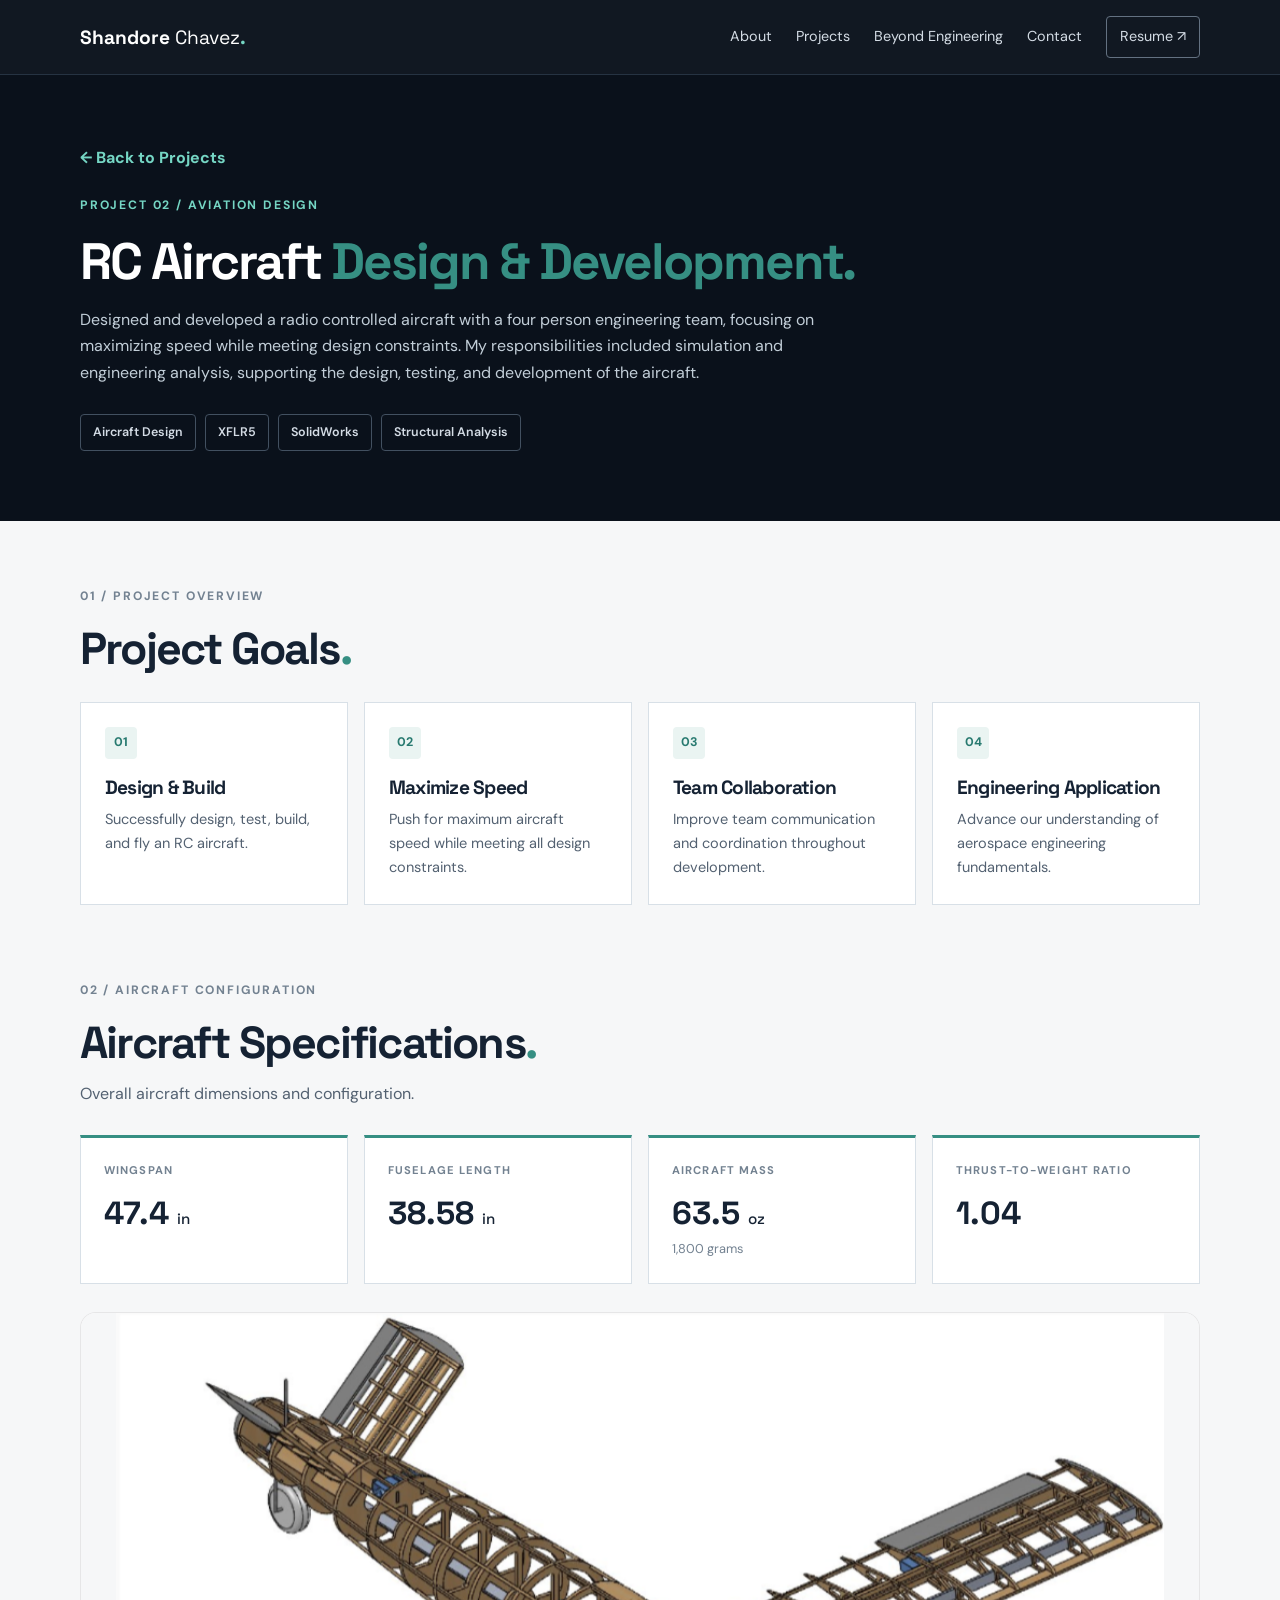
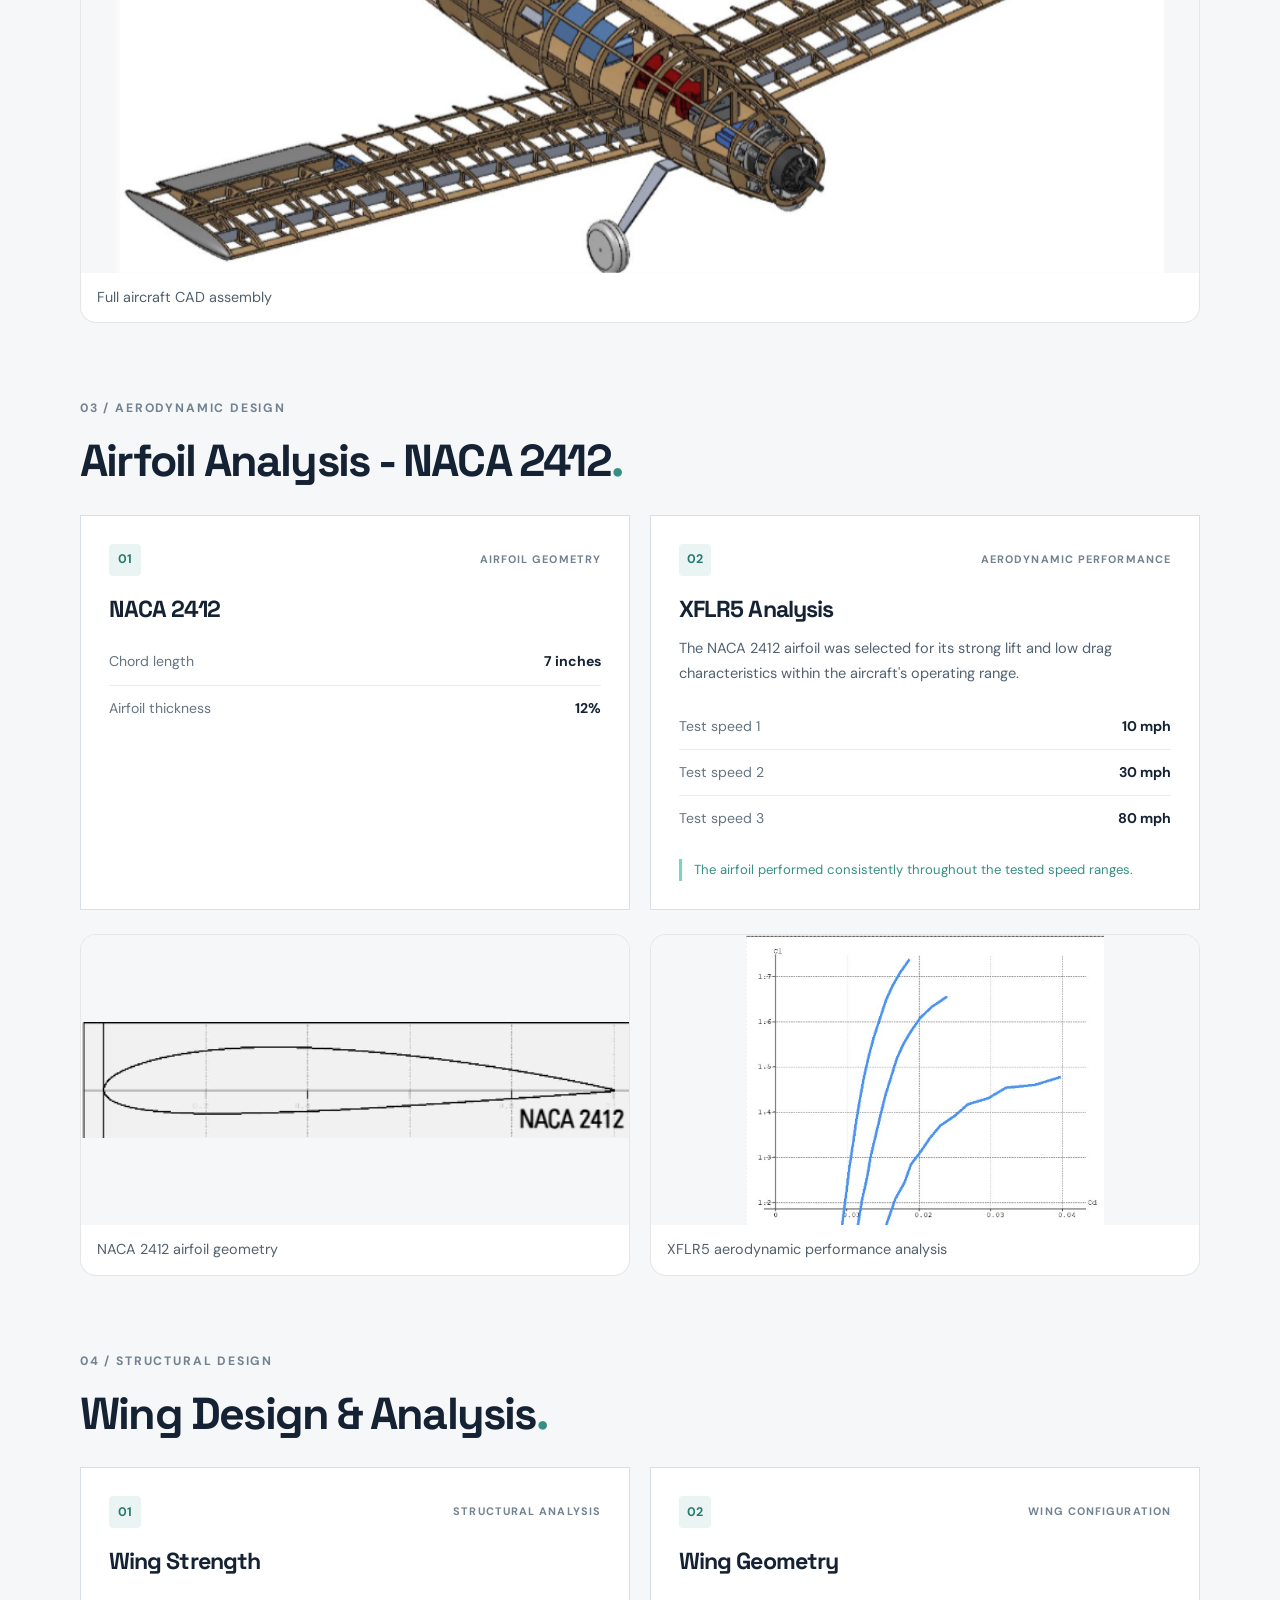
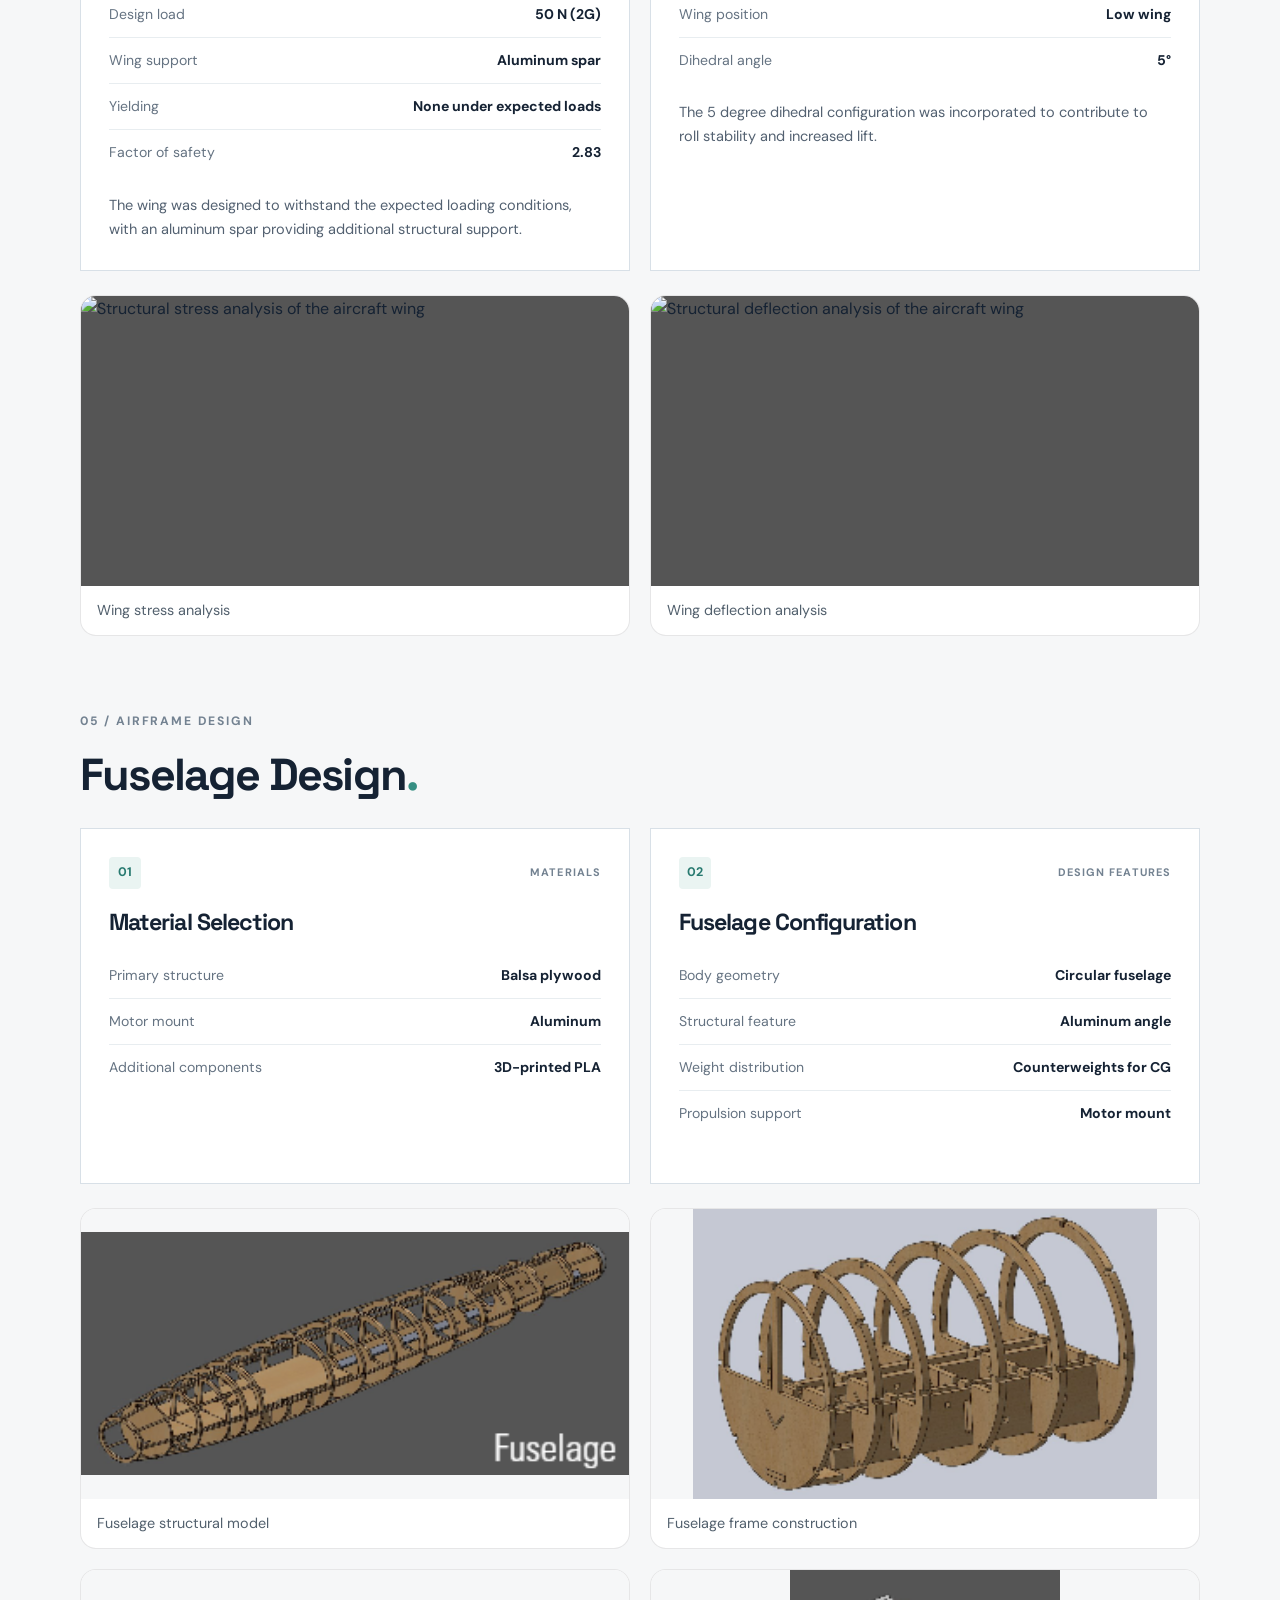
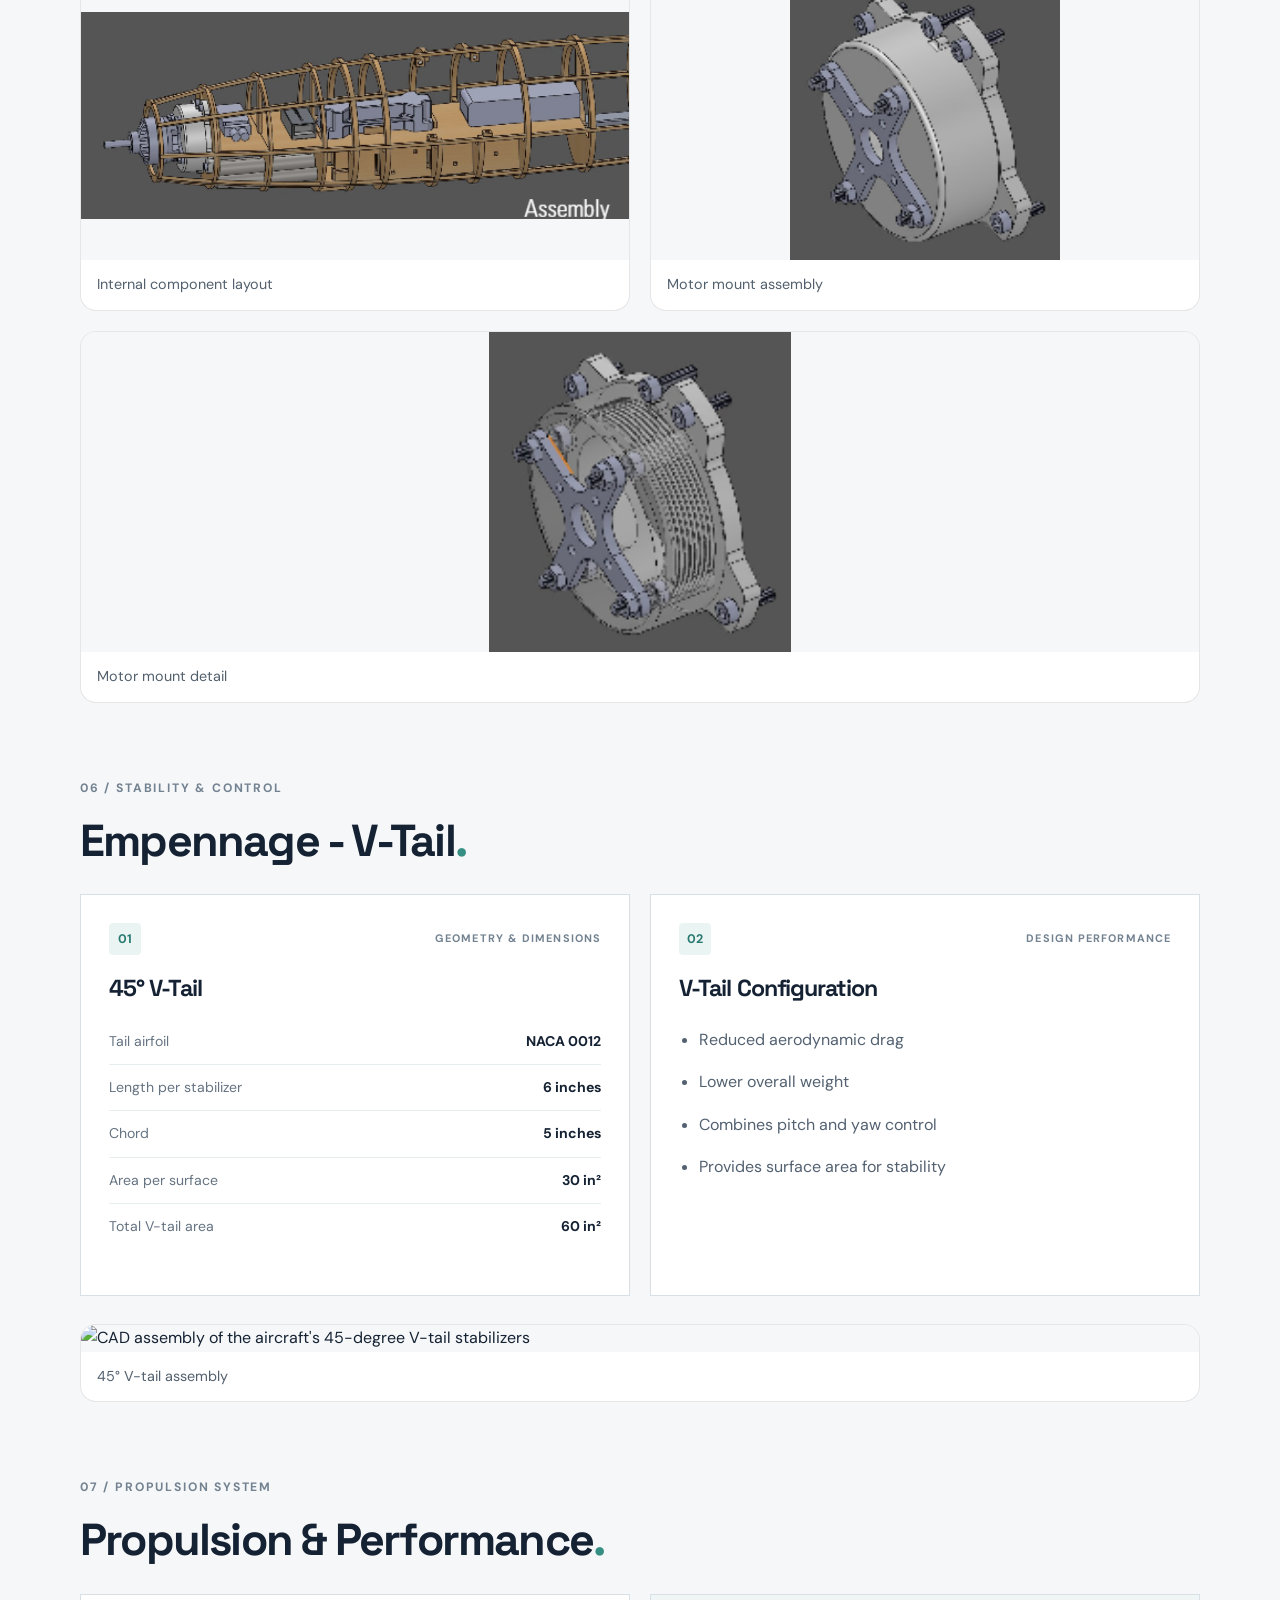
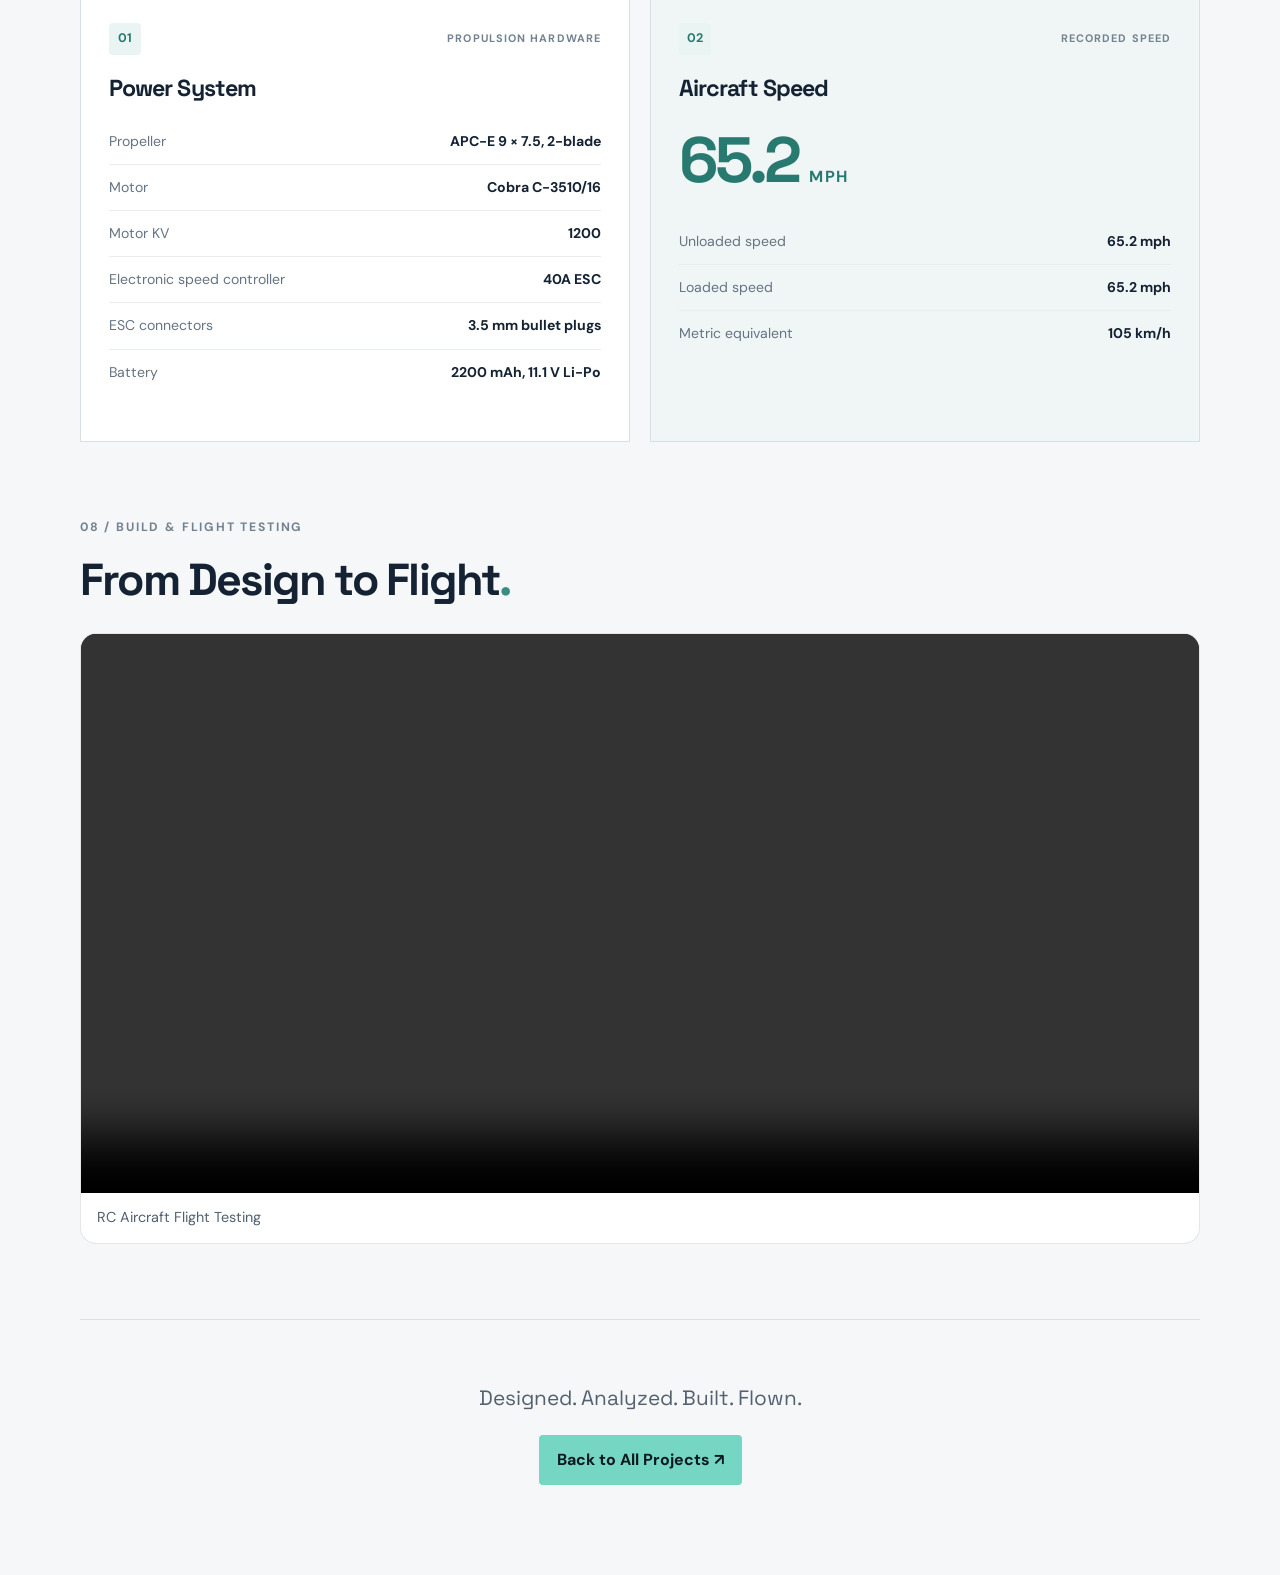
==== project-aviation-design.html @ 754d0b35 "Add files via upload" ====
<!doctype html>
<html lang="en">
<head>
  <meta charset="UTF-8">
  <meta name="viewport" content="width=device-width, initial-scale=1">
  <meta name="theme-color" content="#0a111b">
  <meta name="description" content="AIAA Aviation Design RC aircraft project by Shandore Chavez">
  <title>Aviation Design | Shandore Chavez</title>

  <link rel="preconnect" href="https://fonts.googleapis.com">
  <link rel="preconnect" href="https://fonts.gstatic.com" crossorigin>
  <link href="https://fonts.googleapis.com/css2?family=DM+Sans:wght@400;500;600;700&family=Space+Grotesk:wght@400;500;600;700&display=swap" rel="stylesheet">

  <link rel="stylesheet" href="style.css">

  <style>
    .aviation-gallery-feature,
    .aviation-gallery-card {
      margin: 28px 0 0;
      overflow: hidden;
      border: 1px solid rgba(10, 17, 27, 0.10);
      border-radius: 16px;
      background: #fff;
    }

    .aviation-gallery-feature img {
      display: block;
      width: 100%;
      max-height: 560px;
      object-fit: contain;
      background: #f6f7f8;
    }

    .aviation-gallery-feature figcaption,
    .aviation-gallery-card figcaption {
      padding: 13px 16px;
      color: #52606d;
      font-size: 0.9rem;
    }

    .aviation-image-grid {
      display: grid;
      grid-template-columns: repeat(2, minmax(0, 1fr));
      gap: 20px;
      margin-top: 24px;
    }

    .aviation-image-grid .aviation-gallery-card {
      margin: 0;
    }

    .aviation-gallery-card img {
      display: block;
      width: 100%;
      height: 290px;
      object-fit: contain;
      background: #f6f7f8;
    }

    .aviation-analysis-image img {
      background: #555;
    }

    .aviation-gallery-wide {
      grid-column: 1 / -1;
    }

    .aviation-gallery-wide img {
      height: 320px;
    }

    .aviation-vtail-image img {
      max-height: 460px;
    }

    @media (max-width: 700px) {
      .aviation-image-grid {
        grid-template-columns: 1fr;
      }

      .aviation-gallery-wide {
        grid-column: auto;
      }

      .aviation-gallery-card img {
        height: auto;
        max-height: 340px;
      }
    }
  </style>

  <script src="script.js" defer></script>
</head>

<body>

<header class="site-header">
  <nav class="nav container">
    <a class="brand" href="index.html">
      Shandore <span>Chavez</span><i>.</i>
    </a>

    <button class="menu-toggle" aria-label="Toggle navigation" aria-expanded="false" aria-controls="nav-links">
      <span></span>
      <span></span>
      <span></span>
    </button>

    <div class="nav-links" id="nav-links">
      <a href="index.html#about">About</a>
      <a href="index.html#projects">Projects</a>
      <a href="get-to-know-me.html">Beyond Engineering</a>
      <a href="index.html#contact">Contact</a>
      <a href="https://drive.google.com/file/d/1NOX9wpgN5fIBPHd42-TwJvrC8FeoGiRv/view?usp=sharing" class="nav-resume" target="_blank" rel="noopener">Resume ↗</a>
    </div>
  </nav>
</header>

<main>

  <!-- PROJECT INTRODUCTION -->

  <section class="page-hero">
    <div class="container">
      <a href="index.html#projects" class="back-link">← Back to Projects</a>

      <div class="section-kicker">PROJECT 02 / AVIATION DESIGN</div>

      <h1>RC Aircraft <em>Design & Development.</em></h1>

      <p>
        Designed and developed a radio controlled aircraft with a four person
        engineering team, focusing on maximizing speed while meeting design
        constraints. My responsibilities included simulation and engineering
        analysis, supporting the design, testing, and development of the aircraft.
      </p>

      <div class="aviation-hero-tags">
        <span>Aircraft Design</span>
        <span>XFLR5</span>
        <span>SolidWorks</span>
        <span>Structural Analysis</span>
      </div>
    </div>
  </section>


  <!-- PROJECT OVERVIEW -->

  <section class="page-content">
    <div class="container">

      <div class="aviation-section-heading">
        <div class="section-kicker">01 / PROJECT OVERVIEW</div>
        <h2>Project Goals<span class="period">.</span></h2>
      </div>

      <div class="aviation-goals-grid">

        <article class="aviation-info-card">
          <span class="aviation-card-number">01</span>
          <h3>Design & Build</h3>
          <p>Successfully design, test, build, and fly an RC aircraft.</p>
        </article>

        <article class="aviation-info-card">
          <span class="aviation-card-number">02</span>
          <h3>Maximize Speed</h3>
          <p>Push for maximum aircraft speed while meeting all design constraints.</p>
        </article>

        <article class="aviation-info-card">
          <span class="aviation-card-number">03</span>
          <h3>Team Collaboration</h3>
          <p>Improve team communication and coordination throughout development.</p>
        </article>

        <article class="aviation-info-card">
          <span class="aviation-card-number">04</span>
          <h3>Engineering Application</h3>
          <p>Advance our understanding of aerospace engineering fundamentals.</p>
        </article>

      </div>


      <!-- AIRCRAFT SPECIFICATIONS -->

      <div class="aviation-section-heading aviation-spaced">
        <div class="section-kicker">02 / AIRCRAFT CONFIGURATION</div>
        <h2>Aircraft Specifications<span class="period">.</span></h2>
        <p>Overall aircraft dimensions and configuration.</p>
      </div>

      <div class="aviation-spec-grid">

        <div class="aviation-spec-card">
          <span>WINGSPAN</span>
          <strong>47.4 <small>in</small></strong>
        </div>

        <div class="aviation-spec-card">
          <span>FUSELAGE LENGTH</span>
          <strong>38.58 <small>in</small></strong>
        </div>

        <div class="aviation-spec-card">
          <span>AIRCRAFT MASS</span>
          <strong>63.5 <small>oz</small></strong>
          <p>1,800 grams</p>
        </div>

        <div class="aviation-spec-card">
          <span>THRUST-TO-WEIGHT RATIO</span>
          <strong>1.04</strong>
        </div>

      </div>

      <figure class="aviation-gallery-feature">
        <img
          src="assets/aircraft-full-assembly.png"
          alt="Complete RC aircraft CAD assembly showing the fuselage, wings, tail, and landing gear"
          loading="lazy"
        >
        <figcaption>Full aircraft CAD assembly</figcaption>
      </figure>


      <!-- AIRFOIL -->

      <div class="aviation-section-heading aviation-spaced">
        <div class="section-kicker">03 / AERODYNAMIC DESIGN</div>
        <h2>Airfoil Analysis - NACA 2412<span class="period">.</span></h2>
      </div>

      <div class="aviation-detail-grid">

        <div class="aviation-detail-card">
          <div class="aviation-card-top">
            <span class="aviation-card-number">01</span>
            <span class="aviation-card-label">AIRFOIL GEOMETRY</span>
          </div>

          <h3>NACA 2412</h3>

          <ul class="aviation-data-list">
            <li><span>Chord length</span><strong>7 inches</strong></li>
            <li><span>Airfoil thickness</span><strong>12%</strong></li>
          </ul>
        </div>

        <div class="aviation-detail-card">
          <div class="aviation-card-top">
            <span class="aviation-card-number">02</span>
            <span class="aviation-card-label">AERODYNAMIC PERFORMANCE</span>
          </div>

          <h3>XFLR5 Analysis</h3>

          <p>
            The NACA 2412 airfoil was selected for its strong lift and
            low drag characteristics within the aircraft's operating range.
          </p>

          <ul class="aviation-data-list">
            <li><span>Test speed 1</span><strong>10 mph</strong></li>
            <li><span>Test speed 2</span><strong>30 mph</strong></li>
            <li><span>Test speed 3</span><strong>80 mph</strong></li>
          </ul>

          <p class="aviation-note">
            The airfoil performed consistently throughout the tested speed ranges.
          </p>
        </div>

      </div>

      <div class="aviation-image-grid">

        <figure class="aviation-gallery-card">
          <img
            src="assets/naca-2412-profile.png"
            alt="NACA 2412 airfoil profile"
            loading="lazy"
          >
          <figcaption>NACA 2412 airfoil geometry</figcaption>
        </figure>

        <figure class="aviation-gallery-card">
          <img
            src="assets/airfoil-performance-graph.png"
            alt="XFLR5 lift coefficient versus drag coefficient performance graph"
            loading="lazy"
          >
          <figcaption>XFLR5 aerodynamic performance analysis</figcaption>
        </figure>

      </div>


      <!-- WING DESIGN -->

      <div class="aviation-section-heading aviation-spaced">
        <div class="section-kicker">04 / STRUCTURAL DESIGN</div>
        <h2>Wing Design & Analysis<span class="period">.</span></h2>
      </div>

      <div class="aviation-detail-grid">

        <div class="aviation-detail-card">
          <div class="aviation-card-top">
            <span class="aviation-card-number">01</span>
            <span class="aviation-card-label">STRUCTURAL ANALYSIS</span>
          </div>

          <h3>Wing Strength</h3>

          <ul class="aviation-data-list">
            <li><span>Design load</span><strong>50 N (2G)</strong></li>
            <li><span>Wing support</span><strong>Aluminum spar</strong></li>
            <li><span>Yielding</span><strong>None under expected loads</strong></li>
            <li><span>Factor of safety</span><strong>2.83</strong></li>
          </ul>

          <p>
            The wing was designed to withstand the expected loading
            conditions, with an aluminum spar providing additional structural support.
          </p>
        </div>

        <div class="aviation-detail-card">
          <div class="aviation-card-top">
            <span class="aviation-card-number">02</span>
            <span class="aviation-card-label">WING CONFIGURATION</span>
          </div>

          <h3>Wing Geometry</h3>

          <ul class="aviation-data-list">
            <li><span>Wing position</span><strong>Low wing</strong></li>
            <li><span>Dihedral angle</span><strong>5°</strong></li>
          </ul>

          <p>
            The 5 degree dihedral configuration was incorporated to
            contribute to roll stability and increased lift.
          </p>
        </div>

      </div>

      <div class="aviation-image-grid">

        <figure class="aviation-gallery-card aviation-analysis-image">
          <img
            src="assets/wing-stress-analysis.png"
            alt="Structural stress analysis of the aircraft wing"
            loading="lazy"
          >
          <figcaption>Wing stress analysis</figcaption>
        </figure>

        <figure class="aviation-gallery-card aviation-analysis-image">
          <img
            src="assets/wing-deflection-analysis.png"
            alt="Structural deflection analysis of the aircraft wing"
            loading="lazy"
          >
          <figcaption>Wing deflection analysis</figcaption>
        </figure>

      </div>


      <!-- FUSELAGE -->

      <div class="aviation-section-heading aviation-spaced">
        <div class="section-kicker">05 / AIRFRAME DESIGN</div>
        <h2>Fuselage Design<span class="period">.</span></h2>
      </div>

      <div class="aviation-detail-grid">

        <div class="aviation-detail-card">
          <div class="aviation-card-top">
            <span class="aviation-card-number">01</span>
            <span class="aviation-card-label">MATERIALS</span>
          </div>

          <h3>Material Selection</h3>

          <ul class="aviation-data-list">
            <li><span>Primary structure</span><strong>Balsa plywood</strong></li>
            <li><span>Motor mount</span><strong>Aluminum</strong></li>
            <li><span>Additional components</span><strong>3D-printed PLA</strong></li>
          </ul>
        </div>

        <div class="aviation-detail-card">
          <div class="aviation-card-top">
            <span class="aviation-card-number">02</span>
            <span class="aviation-card-label">DESIGN FEATURES</span>
          </div>

          <h3>Fuselage Configuration</h3>

          <ul class="aviation-data-list">
            <li><span>Body geometry</span><strong>Circular fuselage</strong></li>
            <li><span>Structural feature</span><strong>Aluminum angle</strong></li>
            <li><span>Weight distribution</span><strong>Counterweights for CG</strong></li>
            <li><span>Propulsion support</span><strong>Motor mount</strong></li>
          </ul>
        </div>

      </div>

      <div class="aviation-image-grid">

        <figure class="aviation-gallery-card">
          <img
            src="assets/fuselage-full-model.png"
            alt="Full-length CAD model of the aircraft fuselage"
            loading="lazy"
          >
          <figcaption>Fuselage structural model</figcaption>
        </figure>

        <figure class="aviation-gallery-card">
          <img
            src="assets/fuselage-frame-rings.png"
            alt="Circular fuselage frame rings and internal structural supports"
            loading="lazy"
          >
          <figcaption>Fuselage frame construction</figcaption>
        </figure>

        <figure class="aviation-gallery-card">
          <img
            src="assets/fuselage-internal-assembly.png"
            alt="Internal fuselage assembly showing installed components"
            loading="lazy"
          >
          <figcaption>Internal component layout</figcaption>
        </figure>

        <figure class="aviation-gallery-card">
          <img
            src="assets/motor-mount-front.png"
            alt="Front view of the aircraft motor mount assembly"
            loading="lazy"
          >
          <figcaption>Motor mount assembly</figcaption>
        </figure>

        <figure class="aviation-gallery-card aviation-gallery-wide">
          <img
            src="assets/motor-mount-detail.png"
            alt="Detailed CAD view of the motor mount"
            loading="lazy"
          >
          <figcaption>Motor mount detail</figcaption>
        </figure>

      </div>


      <!-- EMPENNAGE -->

      <div class="aviation-section-heading aviation-spaced">
        <div class="section-kicker">06 / STABILITY & CONTROL</div>
        <h2>Empennage - V-Tail<span class="period">.</span></h2>
      </div>

      <div class="aviation-detail-grid">

        <div class="aviation-detail-card">
          <div class="aviation-card-top">
            <span class="aviation-card-number">01</span>
            <span class="aviation-card-label">GEOMETRY & DIMENSIONS</span>
          </div>

          <h3>45° V-Tail</h3>

          <ul class="aviation-data-list">
            <li><span>Tail airfoil</span><strong>NACA 0012</strong></li>
            <li><span>Length per stabilizer</span><strong>6 inches</strong></li>
            <li><span>Chord</span><strong>5 inches</strong></li>
            <li><span>Area per surface</span><strong>30 in²</strong></li>
            <li><span>Total V-tail area</span><strong>60 in²</strong></li>
          </ul>
        </div>

        <div class="aviation-detail-card">
          <div class="aviation-card-top">
            <span class="aviation-card-number">02</span>
            <span class="aviation-card-label">DESIGN PERFORMANCE</span>
          </div>

          <h3>V-Tail Configuration</h3>

          <ul class="aviation-feature-list">
            <li>Reduced aerodynamic drag</li>
            <li>Lower overall weight</li>
            <li>Combines pitch and yaw control</li>
            <li>Provides surface area for stability</li>
          </ul>
        </div>

      </div>

      <figure class="aviation-gallery-feature aviation-vtail-image">
        <img
          src="assets/v-tail-assembly.png"
          alt="CAD assembly of the aircraft's 45-degree V-tail stabilizers"
          loading="lazy"
        >
        <figcaption>45° V-tail assembly</figcaption>
      </figure>


      <!-- PROPULSION -->

      <div class="aviation-section-heading aviation-spaced">
        <div class="section-kicker">07 / PROPULSION SYSTEM</div>
        <h2>Propulsion & Performance<span class="period">.</span></h2>
      </div>

      <div class="aviation-detail-grid">

        <div class="aviation-detail-card">
          <div class="aviation-card-top">
            <span class="aviation-card-number">01</span>
            <span class="aviation-card-label">PROPULSION HARDWARE</span>
          </div>

          <h3>Power System</h3>

          <ul class="aviation-data-list">
            <li><span>Propeller</span><strong>APC-E 9 × 7.5, 2-blade</strong></li>
            <li><span>Motor</span><strong>Cobra C-3510/16</strong></li>
            <li><span>Motor KV</span><strong>1200</strong></li>
            <li><span>Electronic speed controller</span><strong>40A ESC</strong></li>
            <li><span>ESC connectors</span><strong>3.5 mm bullet plugs</strong></li>
            <li><span>Battery</span><strong>2200 mAh, 11.1 V Li-Po</strong></li>
          </ul>
        </div>

        <div class="aviation-detail-card aviation-performance-card">
          <div class="aviation-card-top">
            <span class="aviation-card-number">02</span>
            <span class="aviation-card-label">RECORDED SPEED</span>
          </div>

          <h3>Aircraft Speed</h3>

          <div class="aviation-speed">
            <strong>65.2</strong>
            <span>MPH</span>
          </div>

          <ul class="aviation-data-list">
            <li><span>Unloaded speed</span><strong>65.2 mph</strong></li>
            <li><span>Loaded speed</span><strong>65.2 mph</strong></li>
            <li><span>Metric equivalent</span><strong>105 km/h</strong></li>
          </ul>
        </div>

      </div>


      <!-- BUILD PHOTO AND FLIGHT VIDEO: ADD THESE WHEN READY -->

      <div class="aviation-section-heading aviation-spaced">
        <div class="section-kicker">08 / BUILD & FLIGHT TESTING</div>
        <h2>From Design to Flight<span class="period">.</span></h2>
      </div>

      
<!-- FLIGHT TEST VIDEO -->

<figure class="aviation-gallery-feature aviation-flight-media">

  <video
    controls
    playsinline
    preload="metadata"
    style="display: block; width: 100%; max-height: 680px; background: #0a111b;"
  >
    <source
      src="assets/plane-fly.mp4"
      type="video/mp4"
    >

  </video>

  <figcaption>
    RC Aircraft Flight Testing
  </figcaption>

</figure>



      <!-- RETURN TO PROJECTS -->

      <div class="aviation-end">
        <p>Designed. Analyzed. Built. Flown.</p>
        <a href="index.html#projects" class="btn btn-primary">
          Back to All Projects ↗
        </a>
      </div>

    </div>
  </section>

</main>

</body>
</html>
---- style.css ----
:root {
  --navy: #0a111b;
  --ink: #152233;
  --paper: #f6f7f8;
  --tint: #eaf0f5;
  --accent: #75d6c4;
  --line: #d8e0e7;
  --font-body: "DM Sans", sans-serif;
  --font-display: "Space Grotesk", sans-serif;
}

* {
  box-sizing: border-box;
}

html {
  scroll-behavior: smooth;
  scroll-padding-top: 80px;
}

body {
  margin: 0;
  font-family: var(--font-body);
  color: var(--ink);
  background: var(--paper);
  line-height: 1.65;
}

a {
  color: inherit;
  text-decoration: none;
}

.container {
  width: min(1120px, calc(100% - 44px));
  margin: auto;
}

/* HEADER AND NAVIGATION */

.site-header {
  position: sticky;
  top: 0;
  z-index: 20;
  background: rgba(10, 17, 27, 0.97);
  color: #fff;
  border-bottom: 1px solid #263342;
}

.nav {
  min-height: 74px;
  display: flex;
  align-items: center;
  justify-content: space-between;
  gap: 20px;
}

.brand {
  font: 700 1.2rem var(--font-display);
}

.brand span {
  font-weight: 400;
}

.brand i {
  font-style: normal;
  color: var(--accent);
}

.nav-links {
  display: flex;
  align-items: center;
  gap: 24px;
  font-size: 0.9rem;
  color: #d4dce5;
}

.nav-links a:hover,
footer a:hover {
  color: var(--accent);
}

.nav-resume {
  padding: 8px 13px;
  border: 1px solid #637181;
  border-radius: 4px;
}

.menu-toggle {
  display: none;
  background: none;
  border: 0;
}

.menu-toggle span {
  display: block;
  width: 23px;
  height: 2px;
  background: #fff;
  margin: 5px;
}

/* HERO SECTION */

.hero {
  min-height: 610px;
  background: var(--navy);
  color: #fff;
  position: relative;
  display: flex;
  align-items: center;
  overflow: hidden;
}

.hero-grid {
  position: absolute;
  inset: 0;
  background-image:
    linear-gradient(#ffffff08 1px, transparent 1px),
    linear-gradient(90deg, #ffffff08 1px, transparent 1px);
  background-size: 54px 54px;
}

.hero:after {
  content: "";
  position: absolute;
  width: 430px;
  height: 430px;
  border: 1px solid #75d6c433;
  border-radius: 50%;
  right: 5%;
  top: 12%;
  box-shadow:
    0 0 0 45px #75d6c408,
    0 0 0 90px #75d6c405;
}

.hero-content {
  position: relative;
  z-index: 1;
  padding: 90px 0;
}

.eyebrow,
.section-kicker {
  font-size: 0.76rem;
  font-weight: 700;
  letter-spacing: 0.15em;
  text-transform: uppercase;
}

.eyebrow {
  color: #b9c7d5;
}

.status-dot {
  display: inline-block;
  width: 8px;
  height: 8px;
  border-radius: 50%;
  background: var(--accent);
  margin-right: 9px;
}

h1,
h2,
h3 {
  font-family: var(--font-display);
  line-height: 1.12;
  letter-spacing: -0.04em;
}

h1 {
  font-size: clamp(2.8rem, 7vw, 5.6rem);
  max-width: 850px;
  margin: 28px 0 16px;
}

h1 span {
  color: var(--accent);
}

.hero-content > p {
  font-size: 1.5rem;
  color: #d2dce5;
}

.hero-actions {
  display: flex;
  gap: 12px;
  flex-wrap: wrap;
}

.btn {
  display: inline-flex;
  align-items: center;
  gap: 15px;
  padding: 12px 18px;
  border-radius: 4px;
  font-weight: 700;
}

.btn-primary {
  background: var(--accent);
  color: #0a191d;
}

.btn-outline {
  border: 1px solid #657486;
  color: white;
}

.scroll-cue {
  position: absolute;
  bottom: 25px;
  left: max(22px, calc((100% - 1120px) / 2));
  font-size: 0.7rem;
  letter-spacing: 0.12em;
  color: #9eacbb;
}

/* GENERAL SECTIONS */

.section {
  padding: 90px 0;
}

.section-light {
  background: var(--paper);
}

.section-tint {
  background: var(--tint);
}

.two-col {
  display: grid;
  grid-template-columns: 0.85fr 1.15fr;
  gap: 48px;
  align-items: center;
}

.section-kicker {
  color: #738291;
  margin-bottom: 18px;
}

.section h2,
.page-hero h1 {
  font-size: clamp(2.3rem, 4vw, 3.6rem);
  margin: 0 0 22px;
}

.section h2 em,
.page-hero h1 em {
  font-style: normal;
  color: #368f83;
}

.section p {
  color: #536171;
}

/* ABOUT ME SECTION */

#about .section-kicker {
  margin-bottom: 14px;
}

#about h2 {
  font-size: clamp(2rem, 3.3vw, 3.1rem);
  line-height: 1.15;
  margin-bottom: 18px;
}

#about p {
  margin: 0 0 16px;
  line-height: 1.7;
}

#about .meta {
  font-weight: 600;
  margin-bottom: 22px;
  color: #344658;
}

#about .text-link {
  margin-top: 4px;
}

/* PROFILE IMAGE */

.image-panel {
  position: relative;
  overflow: hidden;
  padding: 0;
  width: 100%;
  min-height: 0;
  aspect-ratio: 4 / 5;
  background: #e2e9ee;
  border: 1px solid var(--line);
  border-radius: 6px;
}

.image-panel:before {
  display: none;
}

.image-panel > * {
  position: relative;
}

.profile-panel img {
  display: block;
  position: absolute;
  inset: 0;
  width: 100%;
  height: 100%;
  object-fit: cover;
  object-position: center 35%;
}

/* OTHER DECORATIVE PANELS */

.image-top-label,
.image-bottom-label,
.beyond-panel small {
  font-size: 0.72rem;
  letter-spacing: 0.1em;
  color: #aab9c7;
}

.image-symbol {
  font: 700 6rem var(--font-display);
  align-self: center;
  color: #fff;
}

.image-symbol span {
  color: var(--accent);
}

.beyond-panel {
  min-height: 330px;
  justify-content: center;
  gap: 20px;
  font: 700 2.5rem/1.05 var(--font-display);
}

.beyond-panel small {
  font: 400 0.8rem var(--font-body);
}

/* PROJECTS */

.section-heading {
  margin-bottom: 35px;
}

.section-heading h2 {
  margin-bottom: 10px;
}

.section-heading p {
  margin: 0;
}

.period {
  color: #368f83;
}

.project-grid {
  display: grid;
  grid-template-columns: repeat(2, minmax(0, 1fr));
  gap: 24px;
}

.project-card {
  background: #fff;
  border: 1px solid #e2e7ec;
  box-shadow: 0 12px 35px #14263708;
  display: flex;
  flex-direction: column;
}

.project-image {
  height: 180px;
  position: relative;
  display: flex;
  align-items: center;
  justify-content: center;
  overflow: hidden;
  background: linear-gradient(135deg, #12283a, #1b3b4c);
  color: #fff;
}

.project-image:before {
  content: "";
  position: absolute;
  width: 200px;
  height: 200px;
  border: 1px solid #75d6c466;
  border-radius: 50%;
  box-shadow:
    0 0 0 30px #75d6c40c,
    0 0 0 60px #75d6c408;
}

.project-image.p2 {
  background: linear-gradient(135deg, #2c3e50, #526d82);
}

.project-image.p3 {
  background: linear-gradient(135deg, #122f31, #277267);
}

.project-image.p4 {
  background: linear-gradient(135deg, #26303e, #48576c);
}

.project-image.p5 {
  background: linear-gradient(135deg, #222b3d, #665e54);
}

.project-index {
  position: absolute;
  top: 14px;
  left: 16px;
  color: #c7d5df;
  font-size: 0.75rem;
}

.project-visual {
  position: relative;
  font: 600 1.35rem var(--font-display);
  text-align: center;
  padding: 10px;
}

.project-body {
  padding: 24px;
  display: flex;
  flex-direction: column;
  align-items: flex-start;
  flex: 1;
}

.project-body h3 {
  font-size: 1.35rem;
  margin: 0 0 12px;
}

.project-body p {
  font-size: 0.92rem;
  margin: 0 0 15px;
}

.tags {
  display: flex;
  flex-wrap: wrap;
  gap: 7px;
  margin-top: auto;
  padding-top: 8px;
}

.tags span {
  background: #edf3f5;
  color: #48606b;
  padding: 5px 8px;
  border-radius: 3px;
  font-size: 0.72rem;
  font-weight: 600;
}

.text-link {
  display: inline-flex;
  gap: 9px;
  margin-top: 18px;
  color: #1e716a;
  font-weight: 700;
}

/* CONTACT SECTION */

.contact-section {
  background: var(--navy);
  color: #fff;
}

.contact-section .section-kicker {
  color: var(--accent);
}

.contact-section h2 {
  font-size: clamp(2.7rem, 5vw, 4.4rem);
}

.contact-section h2 em {
  color: var(--accent);
}

.contact-section p {
  color: #bac5d0;
}

.social-links {
  display: flex;
  gap: 14px;
  flex-wrap: wrap;
  margin: 30px 0 42px;
}

.social-link {
  width: 110px;
  min-height: 100px;
  display: flex;
  flex-direction: column;
  align-items: center;
  justify-content: center;
  gap: 10px;
  border: 1px solid #425060;
  border-radius: 6px;
  color: #e6edf3;
  transition: transform 0.2s, border-color 0.2s, background 0.2s;
}

.social-link:hover {
  background: #172736;
  border-color: var(--accent);
  transform: translateY(-2px);
}

.social-link svg {
  width: 28px;
  height: 28px;
  fill: none;
  stroke: currentColor;
  stroke-width: 1.7;
  stroke-linecap: round;
  stroke-linejoin: round;
}

.social-link span {
  font-size: 0.82rem;
}

.footer-divider {
  height: 1px;
  background: #344150;
  margin: 32px 0 20px;
}

footer {
  display: flex;
  justify-content: space-between;
  gap: 20px;
  color: #9eacbb;
  font-size: 0.82rem;
}

/* PROJECT DETAIL PAGES */

.page-hero {
  background: var(--navy);
  color: white;
  padding: 70px 0;
}

.page-hero .section-kicker {
  color: var(--accent);
}

.page-hero h1 {
  margin-bottom: 16px;
}

.page-hero p {
  color: #c2ced8;
  max-width: 780px;
}

.back-link {
  display: inline-block;
  color: var(--accent);
  font-weight: 700;
  margin-bottom: 24px;
}

.page-content {
  padding: 65px 0 90px;
}

.page-content h2 {
  font-size: 1.8rem;
  margin: 0 0 14px;
}

.page-content p {
  color: #536171;
}

.project-overview {
  display: grid;
  grid-template-columns: 1.1fr 0.9fr;
  gap: 40px;
  align-items: start;
}

.detail-panel {
  background: #fff;
  padding: 25px;
  border: 1px solid var(--line);
}

.detail-panel ul {
  padding-left: 20px;
  color: #536171;
}

/* PHOTO AND VIDEO GALLERIES */

.media-grid,
.about-media-grid {
  display: grid;
  grid-template-columns: repeat(2, minmax(0, 1fr));
  gap: 20px;
  margin-top: 30px;
}

.media-card,
.about-media-grid figure {
  background: #fff;
  border: 1px solid var(--line);
  padding: 14px;
  margin: 0;
  min-width: 0;
}

.media-placeholder {
  aspect-ratio: 16 / 10;
  background: linear-gradient(135deg, #e2e9ee, #c9d7df);
  display: flex;
  align-items: center;
  justify-content: center;
  text-align: center;
  padding: 20px;
  color: #516573;
  font-weight: 700;
  border: 1px dashed #9cabb6;
}

.media-placeholder small {
  font-weight: 400;
}

.media-card img,
.media-card video,
.about-media-grid img,
.about-media-grid video {
  display: block;
  width: 100%;
  max-height: 500px;
  object-fit: contain;
  background: #101923;
}

.media-card video,
.about-media-grid video {
  aspect-ratio: 16 / 9;
}

.media-card figcaption,
.about-media-grid figcaption {
  padding: 12px 2px 3px;
  color: #526171;
  font-size: 0.9rem;
}

.media-card figcaption strong,
.about-media-grid figcaption strong {
  display: block;
  color: var(--ink);
  margin-bottom: 4px;
}

.media-note {
  font-size: 0.82rem;
  color: #6a7885;
}

.about-media-grid textarea {
  width: 100%;
  min-height: 75px;
  margin-top: 10px;
  padding: 10px;
  border: 1px solid var(--line);
  font: inherit;
}

/* TABLET AND MOBILE */

@media (max-width: 760px) {
  .nav {
    min-height: 68px;
  }

  .menu-toggle {
    display: block;
  }

  .nav-links {
    display: none;
    position: absolute;
    top: 68px;
    left: 0;
    right: 0;
    background: var(--navy);
    padding: 20px 24px;
    flex-direction: column;
    align-items: flex-start;
    gap: 18px;
  }

  .nav-links.open {
    display: flex;
  }

  .hero {
    min-height: 560px;
  }

  .hero:after {
    right: -270px;
  }

  .section {
    padding: 65px 0;
  }

  .two-col,
  .project-overview {
    grid-template-columns: 1fr;
    gap: 30px;
  }

  .profile-panel {
    aspect-ratio: 4 / 3;
    max-width: 460px;
    margin: 0 auto;
  }

  #about h2 {
    font-size: clamp(2rem, 7vw, 2.6rem);
  }

  .project-grid,
  .media-grid,
  .about-media-grid {
    grid-template-columns: 1fr;
  }

  .page-hero {
    padding: 48px 0;
  }

  .page-content {
    padding: 45px 0 65px;
  }

  .social-link {
    width: calc(33.333% - 10px);
    min-width: 90px;
  }

  .scroll-cue {
    display: none;
  }

  footer {
    flex-direction: column;
  }
}

/* AVIATION DESIGN PROJECT PAGE */

.aviation-hero-tags {
  display: flex;
  flex-wrap: wrap;
  gap: 9px;
  margin-top: 28px;
}

.aviation-hero-tags span {
  border: 1px solid #425060;
  padding: 7px 12px;
  border-radius: 4px;
  color: #d4dce5;
  font-size: 0.78rem;
  font-weight: 600;
}

.aviation-section-heading {
  margin-bottom: 28px;
}

.aviation-section-heading h2 {
  font-size: clamp(2rem, 4vw, 2.8rem);
  margin: 0 0 12px;
}

.aviation-section-heading p {
  color: #536171;
  margin: 0;
}

.aviation-spaced {
  margin-top: 75px;
}

.aviation-goals-grid {
  display: grid;
  grid-template-columns: repeat(4, minmax(0, 1fr));
  gap: 16px;
}

.aviation-info-card,
.aviation-detail-card {
  background: #fff;
  border: 1px solid var(--line);
  padding: 24px;
  min-width: 0;
}

.aviation-card-number {
  display: inline-flex;
  align-items: center;
  justify-content: center;
  width: 32px;
  height: 32px;
  background: #eaf4f2;
  color: #287a70;
  font-size: 0.78rem;
  font-weight: 700;
  border-radius: 4px;
}

.aviation-info-card h3,
.aviation-detail-card h3 {
  font-family: var(--font-display);
  font-size: 1.2rem;
  margin: 18px 0 10px;
}

.aviation-info-card p,
.aviation-detail-card p {
  color: #536171;
  font-size: 0.91rem;
  margin: 0;
}

.aviation-spec-grid {
  display: grid;
  grid-template-columns: repeat(4, minmax(0, 1fr));
  gap: 16px;
}

.aviation-spec-card {
  background: #fff;
  border: 1px solid var(--line);
  border-top: 3px solid #368f83;
  padding: 23px;
}

.aviation-spec-card > span {
  display: block;
  color: #738291;
  font-size: 0.7rem;
  font-weight: 700;
  letter-spacing: 0.1em;
  margin-bottom: 14px;
}

.aviation-spec-card strong {
  display: block;
  color: var(--ink);
  font: 700 2rem var(--font-display);
}

.aviation-spec-card strong small {
  font-size: 0.95rem;
  font-weight: 500;
}

.aviation-spec-card p {
  margin: 5px 0 0;
  font-size: 0.8rem;
  color: #738291;
}

.aviation-detail-grid {
  display: grid;
  grid-template-columns: repeat(2, minmax(0, 1fr));
  gap: 20px;
}

.aviation-detail-card {
  padding: 28px;
}

.aviation-card-top {
  display: flex;
  align-items: center;
  justify-content: space-between;
  gap: 12px;
}

.aviation-card-label {
  color: #738291;
  font-size: 0.68rem;
  font-weight: 700;
  letter-spacing: 0.1em;
  text-align: right;
}

.aviation-detail-card h3 {
  font-size: 1.45rem;
  margin: 20px 0 16px;
}

.aviation-data-list {
  list-style: none;
  padding: 0;
  margin: 18px 0;
}

.aviation-data-list li {
  display: flex;
  justify-content: space-between;
  align-items: flex-start;
  gap: 16px;
  padding: 11px 0;
  border-bottom: 1px solid #e8edf0;
  font-size: 0.88rem;
}

.aviation-data-list li:last-child {
  border-bottom: none;
}

.aviation-data-list li span {
  color: #657382;
}

.aviation-data-list li strong {
  color: var(--ink);
  text-align: right;
}

.aviation-note {
  font-size: 0.82rem !important;
  color: #368f83 !important;
  border-left: 3px solid var(--accent);
  padding-left: 12px;
  margin-top: 15px !important;
}

.aviation-feature-list {
  padding-left: 20px;
  margin: 18px 0 0;
  color: #536171;
}

.aviation-feature-list li {
  padding: 8px 0;
}

.aviation-performance-card {
  background: #f0f6f5;
}

.aviation-speed {
  display: flex;
  align-items: baseline;
  gap: 10px;
  margin: 18px 0;
  color: #287a70;
}

.aviation-speed strong {
  font: 700 4rem var(--font-display);
  letter-spacing: -0.06em;
}

.aviation-speed span {
  font-size: 1rem;
  font-weight: 700;
  letter-spacing: 0.12em;
}

/* AVIATION PHOTO AND VIDEO */

.aviation-media-stack {
  display: grid;
  grid-template-columns: 1fr;
  gap: 24px;
  max-width: 900px;
  margin: 0 auto;
}

.aviation-media-card {
  background: #fff;
  border: 1px solid var(--line);
  padding: 14px;
  margin: 0;
  min-width: 0;
}

.aviation-media-card img,
.aviation-media-card video {
  display: block;
  width: 100%;
  max-height: 620px;
  object-fit: contain;
  background: #101923;
}

.aviation-media-card img {
  max-height: 600px;
}

.aviation-flight-card video {
  aspect-ratio: 16 / 9;
}

.aviation-media-card figcaption {
  padding: 15px 5px 5px;
  color: #536171;
  font-size: 0.9rem;
}

.aviation-media-card figcaption strong {
  display: block;
  color: var(--ink);
  font-family: var(--font-display);
  font-size: 1.05rem;
  margin-bottom: 5px;
}

.aviation-end {
  text-align: center;
  border-top: 1px solid var(--line);
  margin-top: 75px;
  padding-top: 40px;
}

.aviation-end p {
  color: #536171;
  font-family: var(--font-display);
  font-size: 1.3rem;
  margin-bottom: 20px;
}

/* AVIATION MOBILE LAYOUT */

@media (max-width: 900px) {
  .aviation-goals-grid,
  .aviation-spec-grid {
    grid-template-columns: repeat(2, minmax(0, 1fr));
  }
}

@media (max-width: 760px) {
  .aviation-detail-grid {
    grid-template-columns: 1fr;
  }

  .aviation-goals-grid,
  .aviation-spec-grid {
    grid-template-columns: 1fr 1fr;
  }

  .aviation-spaced {
    margin-top: 55px;
  }

  .aviation-detail-card {
    padding: 22px;
  }

  .aviation-speed strong {
    font-size: 3.2rem;
  }
}

@media (max-width: 480px) {
  .aviation-goals-grid,
  .aviation-spec-grid {
    grid-template-columns: 1fr;
  }

  .aviation-data-list li {
    font-size: 0.82rem;
  }
}

/* AVIATION DESIGN - SHOW FULL PHOTO */

.project-image.p2 {
  position: relative;
  height: auto;
  min-height: 0;
  aspect-ratio: auto;
  overflow: hidden;
  background: transparent;
  display: block;
}

/* Display the entire image without cropping */
.project-image.p2 img {
  display: block;
  width: 100%;
  height: auto;
  max-height: none;
  object-fit: initial;
  object-position: center;
}

/* Remove original decorative shape */
.project-image.p2::before {
  display: none;
}

/* Keep project number over the photo */
.project-image.p2 .project-index {
  position: absolute;
  top: 16px;
  left: 16px;
  z-index: 2;
  color: white;
  text-shadow: 0 1px 5px rgba(0, 0, 0, 0.6);
}

/* BEYOND ENGINEERING - FULL PHOTO */

.beyond-panel.beyond-cover {
  position: relative;
  display: flex;
  align-items: flex-end;
  justify-content: flex-start;

  width: 100%;
  height: auto;
  min-height: 0;
  aspect-ratio: auto;

  overflow: hidden;
  background: transparent;
  padding: 0;
}

/* Show the complete image without zooming or cropping */

.beyond-panel.beyond-cover img {
  position: relative;
  inset: auto;

  display: block;
  width: 100%;
  height: auto;
  max-height: none;

  object-fit: contain;
  object-position: center;
}

/* Remove any original decorative overlays */

.beyond-panel.beyond-cover::before,
.beyond-panel.beyond-cover::after {
  display: none;
}

/* ==========================================
   RESPONSIVE WEBSITE - ALL SCREEN SIZES
   ========================================== */

/* Prevent elements from overflowing the screen */

*,
*::before,
*::after {
  box-sizing: border-box;
}

html {
  max-width: 100%;
  scroll-behavior: smooth;
}

body {
  width: 100%;
  max-width: 100%;
  margin: 0;
  overflow-x: clip;
}

/* Keep images and videos within their containers */

img,
video {
  max-width: 100%;
}

/* Allow grid items to shrink properly */

.two-col > *,
.project-grid > *,
.aviation-image-grid > * {
  min-width: 0;
}

/* Prevent long headings from overflowing */

h1, h2, h3, p {
  overflow-wrap: break-word;
}

/* ==========================================
   TABLETS - 1024px AND BELOW
   ========================================== */

@media (max-width: 1024px) {

  .container {
    width: min(100% - 48px, 1100px);
  }

  .two-col {
    gap: 36px;
  }

  .project-grid {
    grid-template-columns: repeat(2, minmax(0, 1fr));
  }

}

/* ==========================================
   PHONES - 768px AND BELOW
   ========================================== */

@media (max-width: 768px) {

  .container {
    width: calc(100% - 36px);
    max-width: 100%;
  }

  /* Stack homepage sections vertically */

  .two-col {
    display: grid;
    grid-template-columns: minmax(0, 1fr);
    gap: 32px;
  }

  /* Stack project cards */

  .project-grid {
    grid-template-columns: minmax(0, 1fr);
    gap: 24px;
  }

  /* Make headings fit smaller screens */

  .hero h1 {
    font-size: clamp(2.4rem, 9vw, 4rem);
    line-height: 1.1;
  }

  .page-hero h1 {
    font-size: clamp(2.2rem, 8vw, 3.5rem);
  }

  .section h2,
  .page-content h2 {
    font-size: clamp(1.9rem, 7vw, 3rem);
  }

  /* Keep buttons from going off screen */

  .hero-actions {
    display: flex;
    flex-wrap: wrap;
    gap: 12px;
  }

  /* About Me profile photo */

  .profile-panel {
    width: 100%;
    max-width: 100%;
  }

  /* Beyond Engineering photo */

  .beyond-photo {
    width: 100%;
    height: auto;
  }

  .beyond-photo img {
    display: block;
    width: 100%;
    height: auto;
  }

  /* Aviation engineering image galleries */

  .aviation-image-grid {
    grid-template-columns: minmax(0, 1fr);
  }

  .aviation-gallery-wide {
    grid-column: auto;
  }

  /* Video playback */

  .aviation-flight-media video,
  .beyond-video-card video {
    display: block;
    width: 100%;
    max-width: 100%;
    height: auto;
  }

}

/* ==========================================
   SMALL PHONES - 480px AND BELOW
   ========================================== */

@media (max-width: 480px) {

  .container {
    width: calc(100% - 28px);
  }

  .hero h1 {
    font-size: clamp(2rem, 10vw, 2.8rem);
  }

  .section h2,
  .page-content h2 {
    font-size: clamp(1.7rem, 8vw, 2.5rem);
  }

  .hero-actions {
    flex-direction: column;
    align-items: stretch;
  }

  .hero-actions .btn {
    width: 100%;
    justify-content: center;
    text-align: center;
  }

  .project-card {
    width: 100%;
  }

  .tags {
    display: flex;
    flex-wrap: wrap;
    gap: 8px;
  }

  .social-links {
    display: flex;
    flex-wrap: wrap;
    gap: 12px;
  }

  .aviation-gallery-card img {
    height: auto;
    max-height: none;
  }

}

/* ==========================================
   EXTRA SMALL PHONES - 360px AND BELOW
   ========================================== */

@media (max-width: 360px) {

  .container {
    width: calc(100% - 24px);
  }

  .hero h1 {
    font-size: 2rem;
  }

  .section h2 {
    font-size: 1.75rem;
  }

}
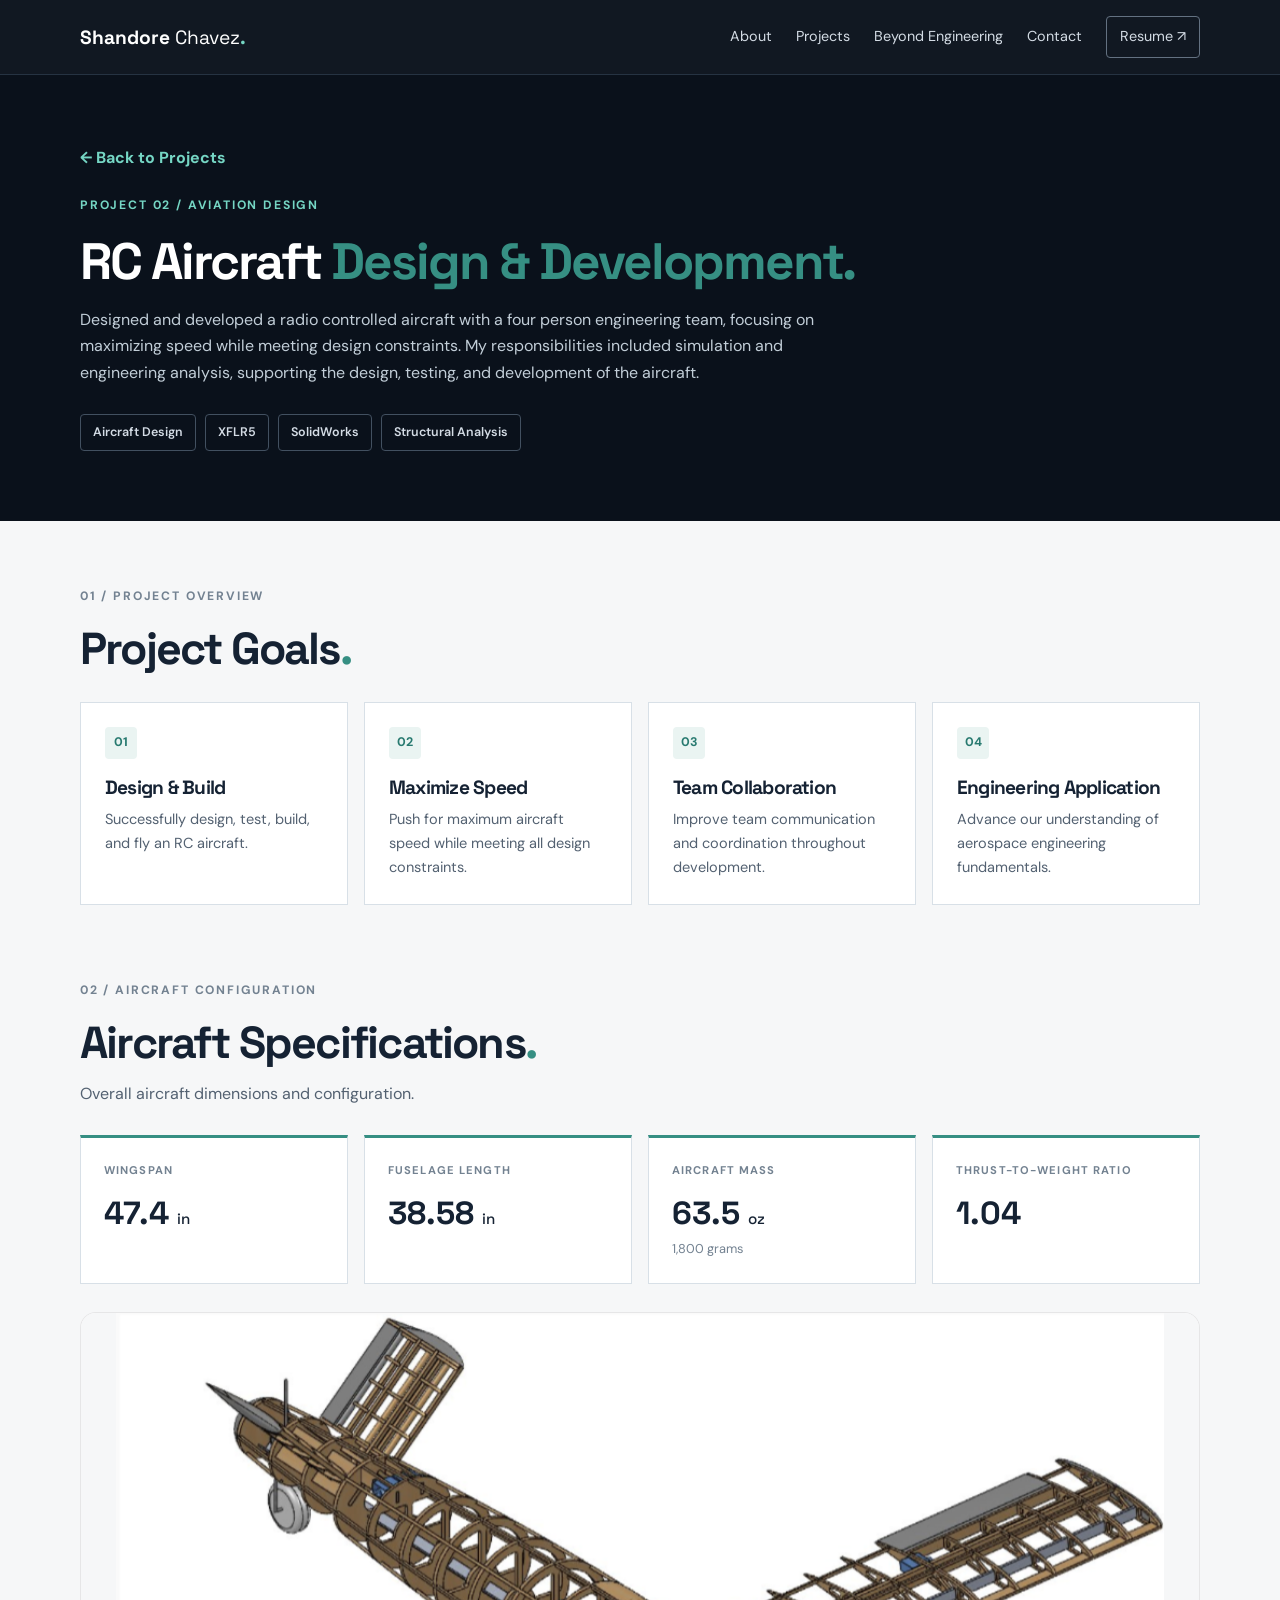
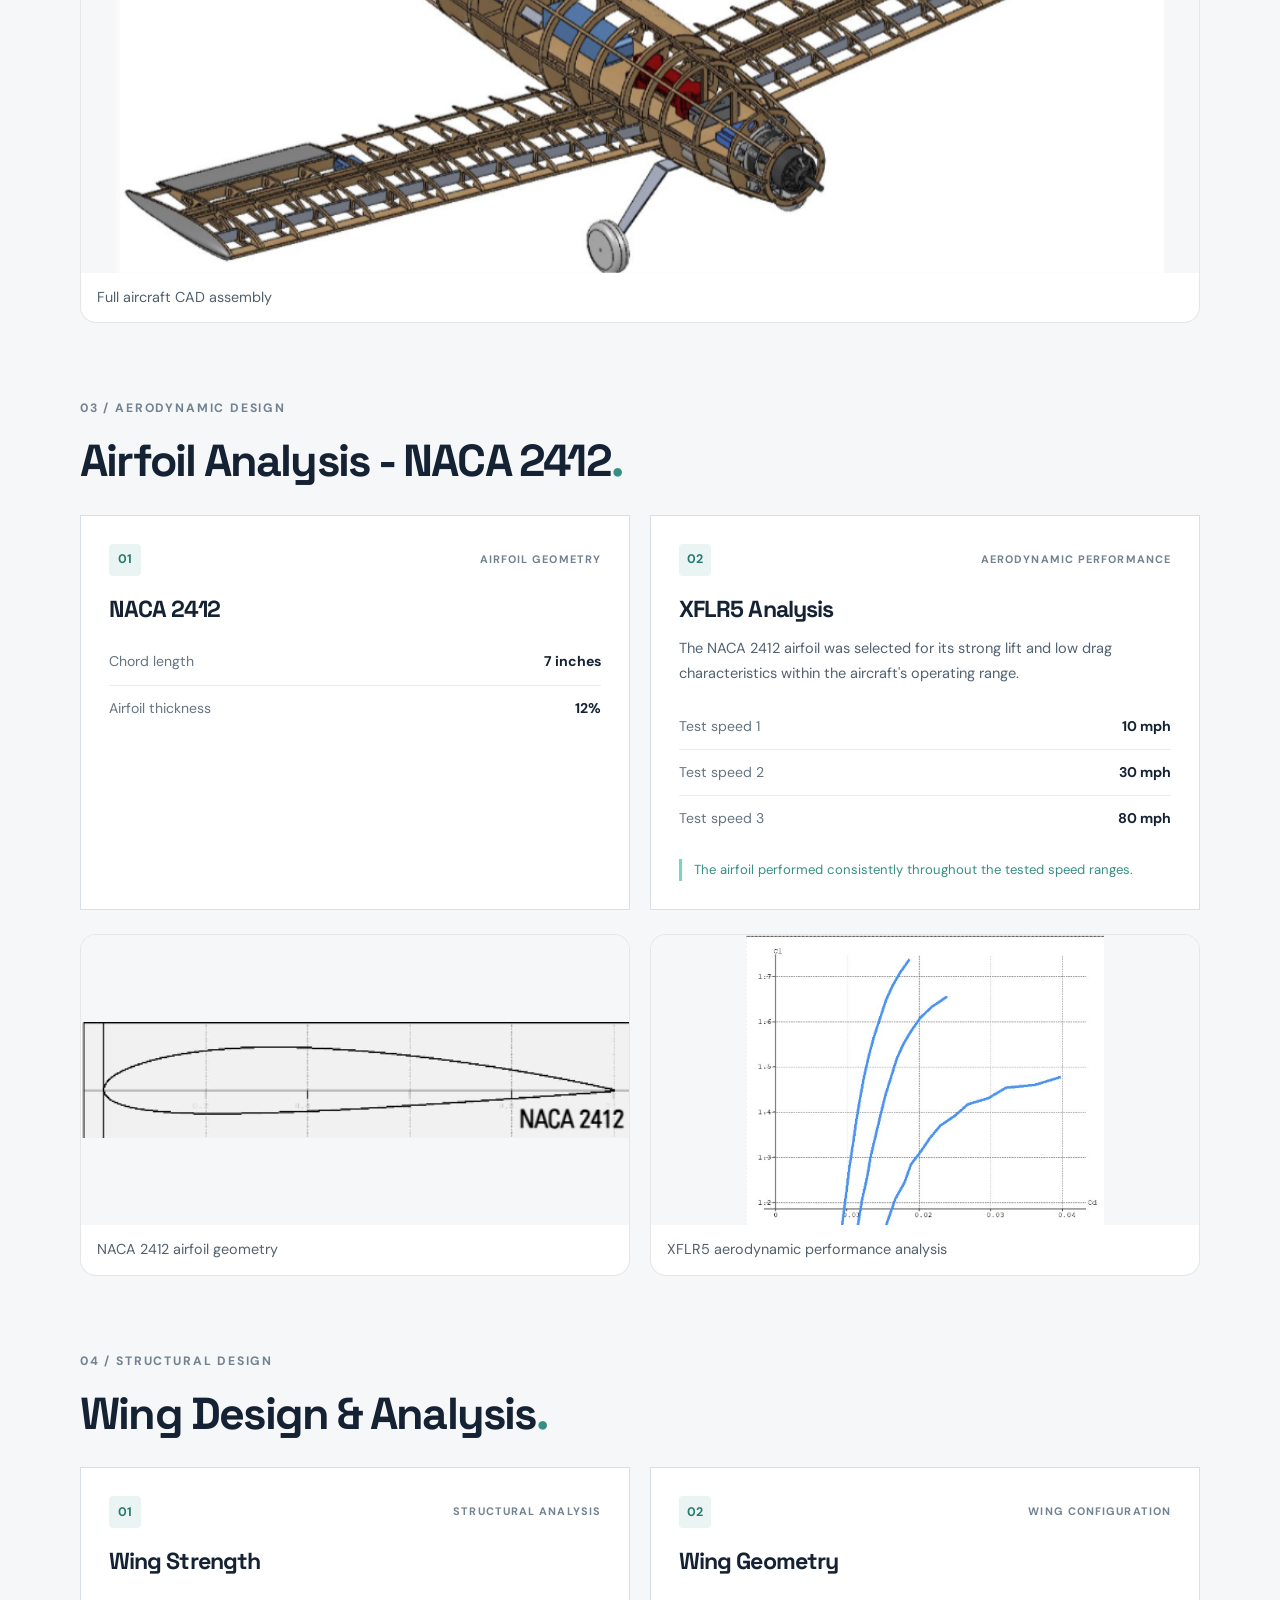
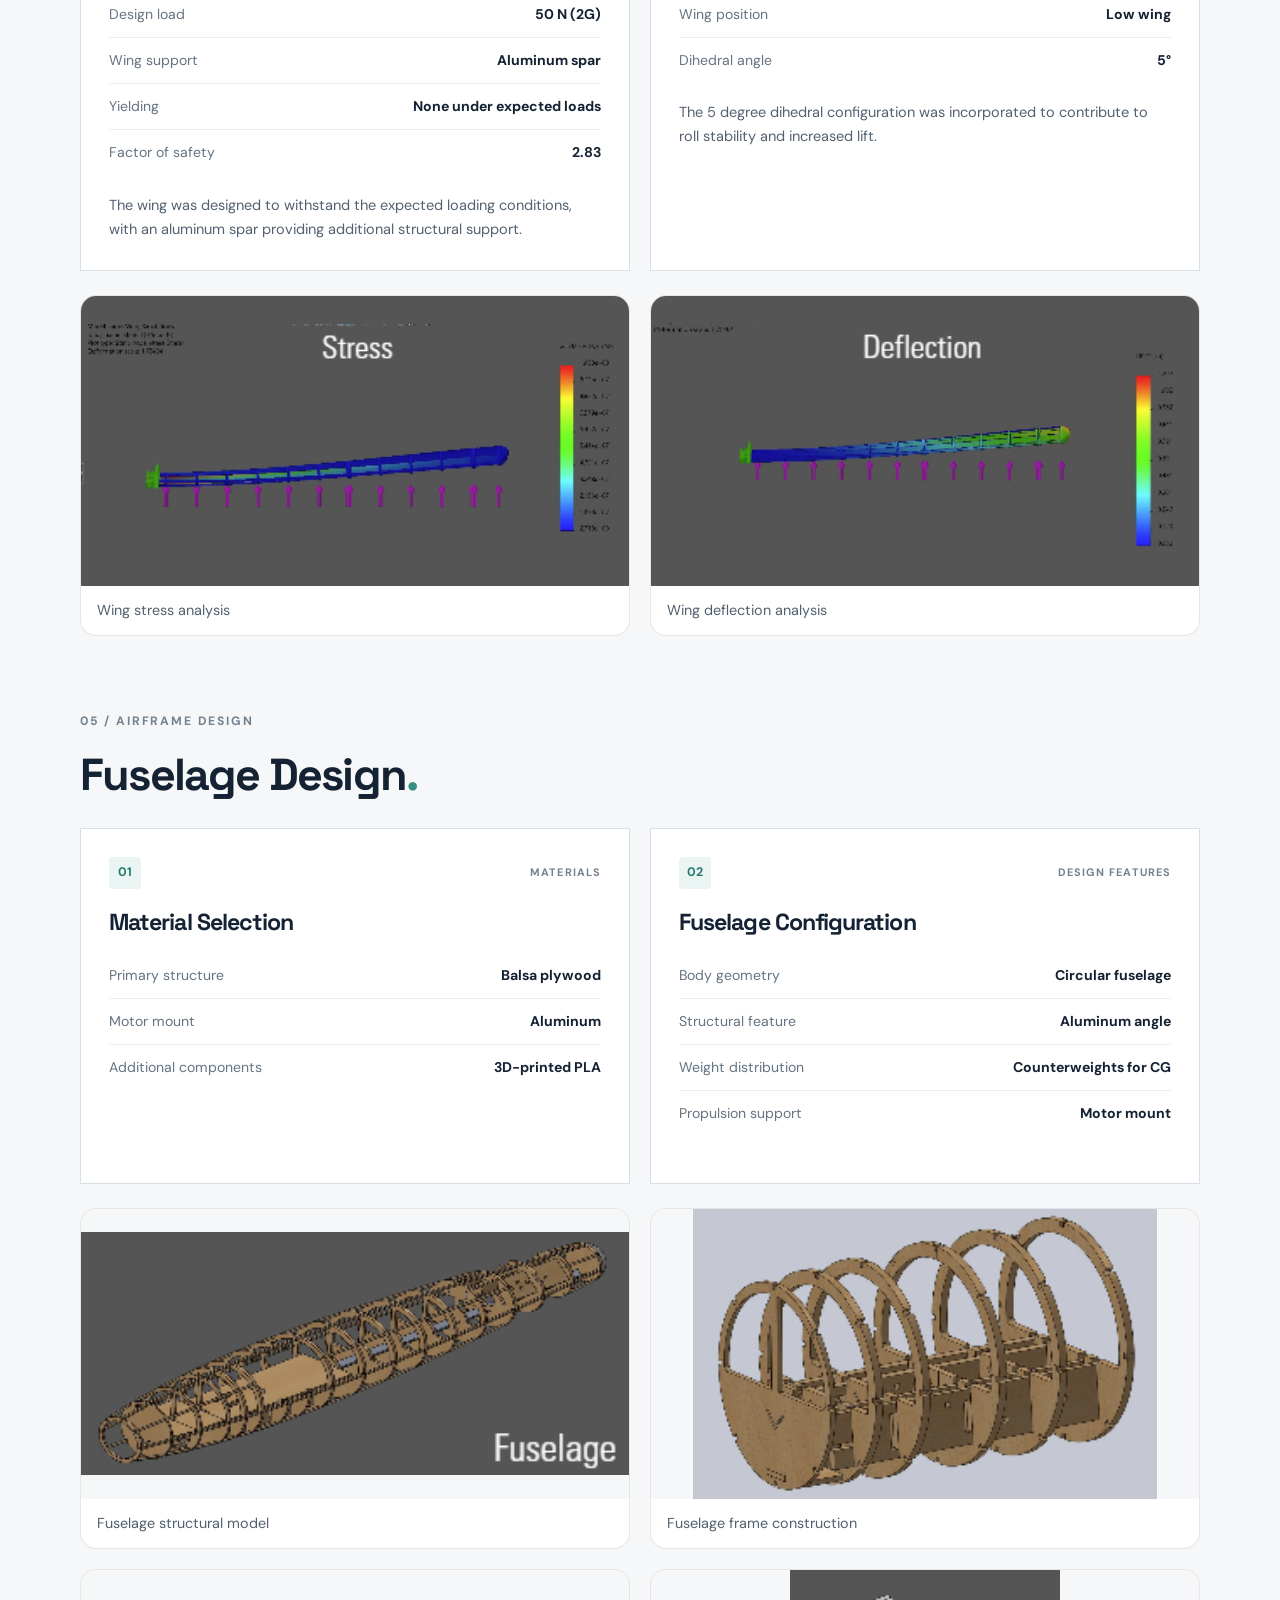
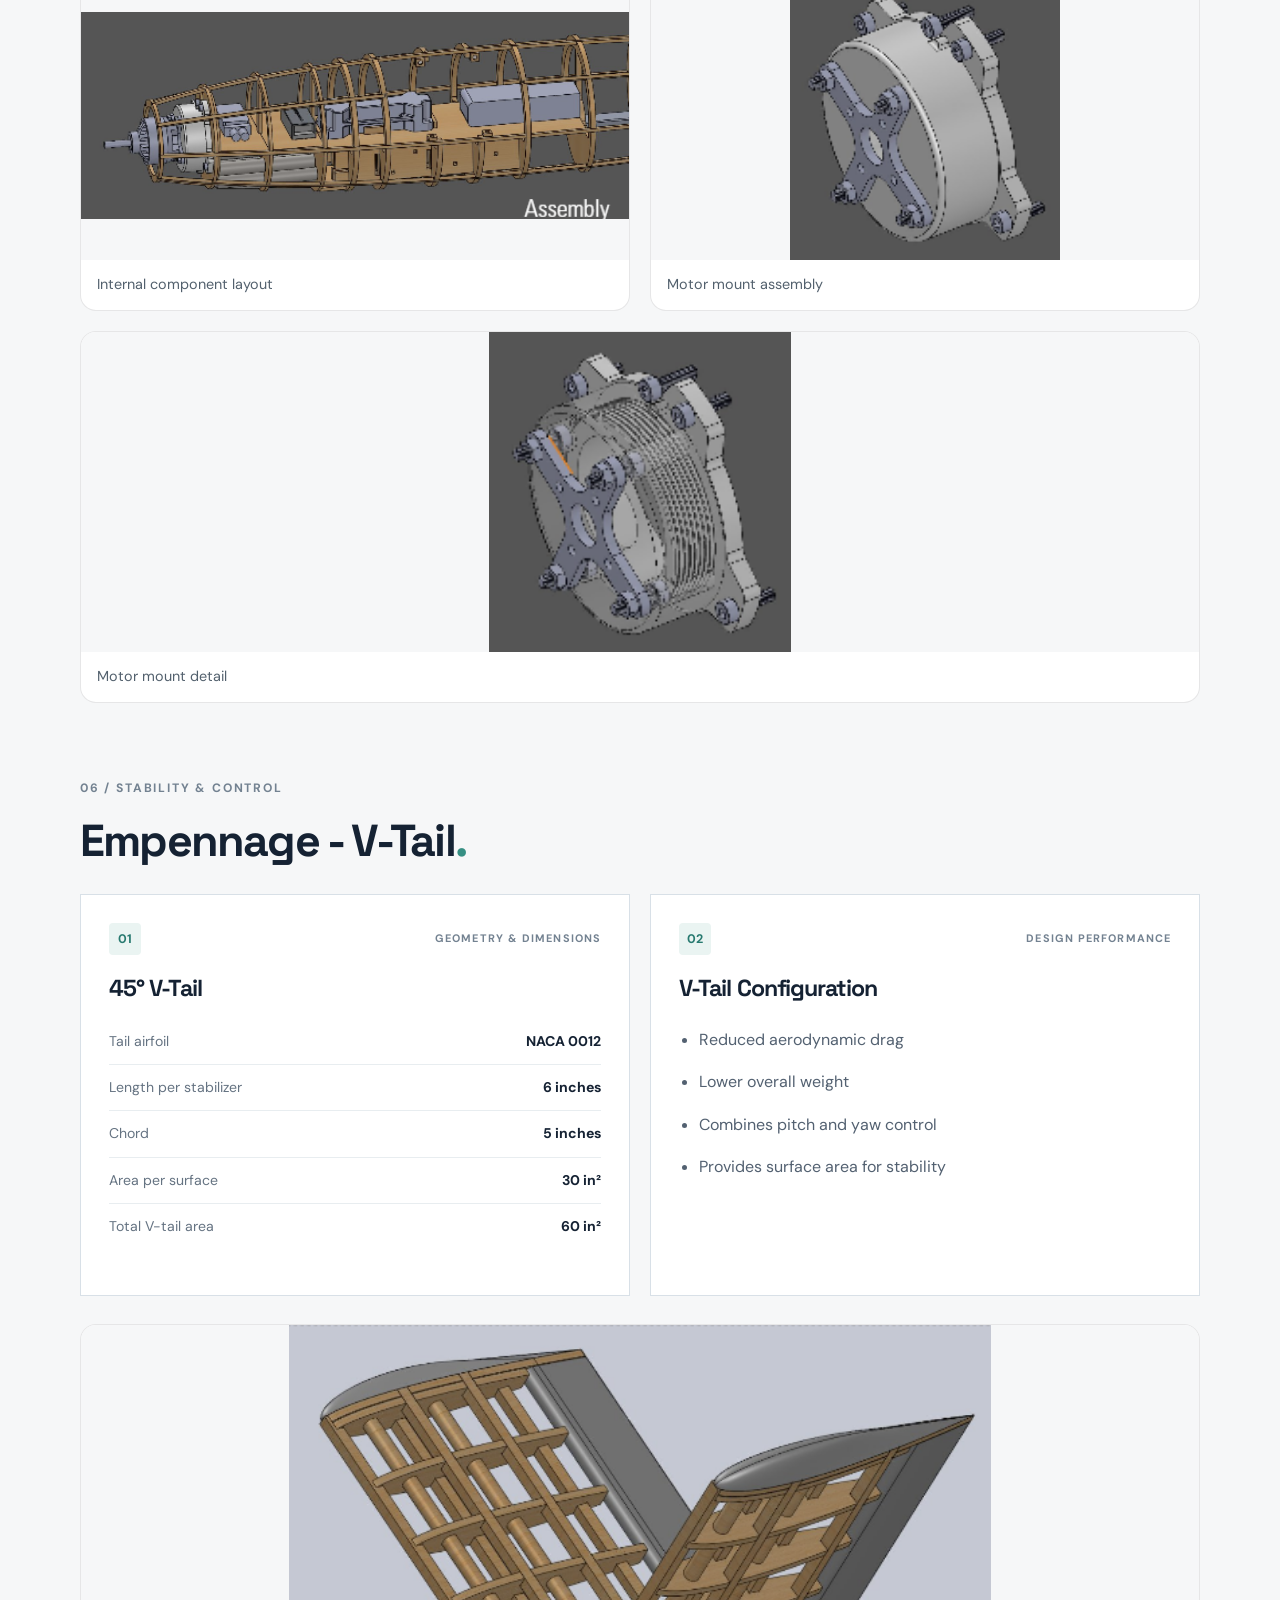
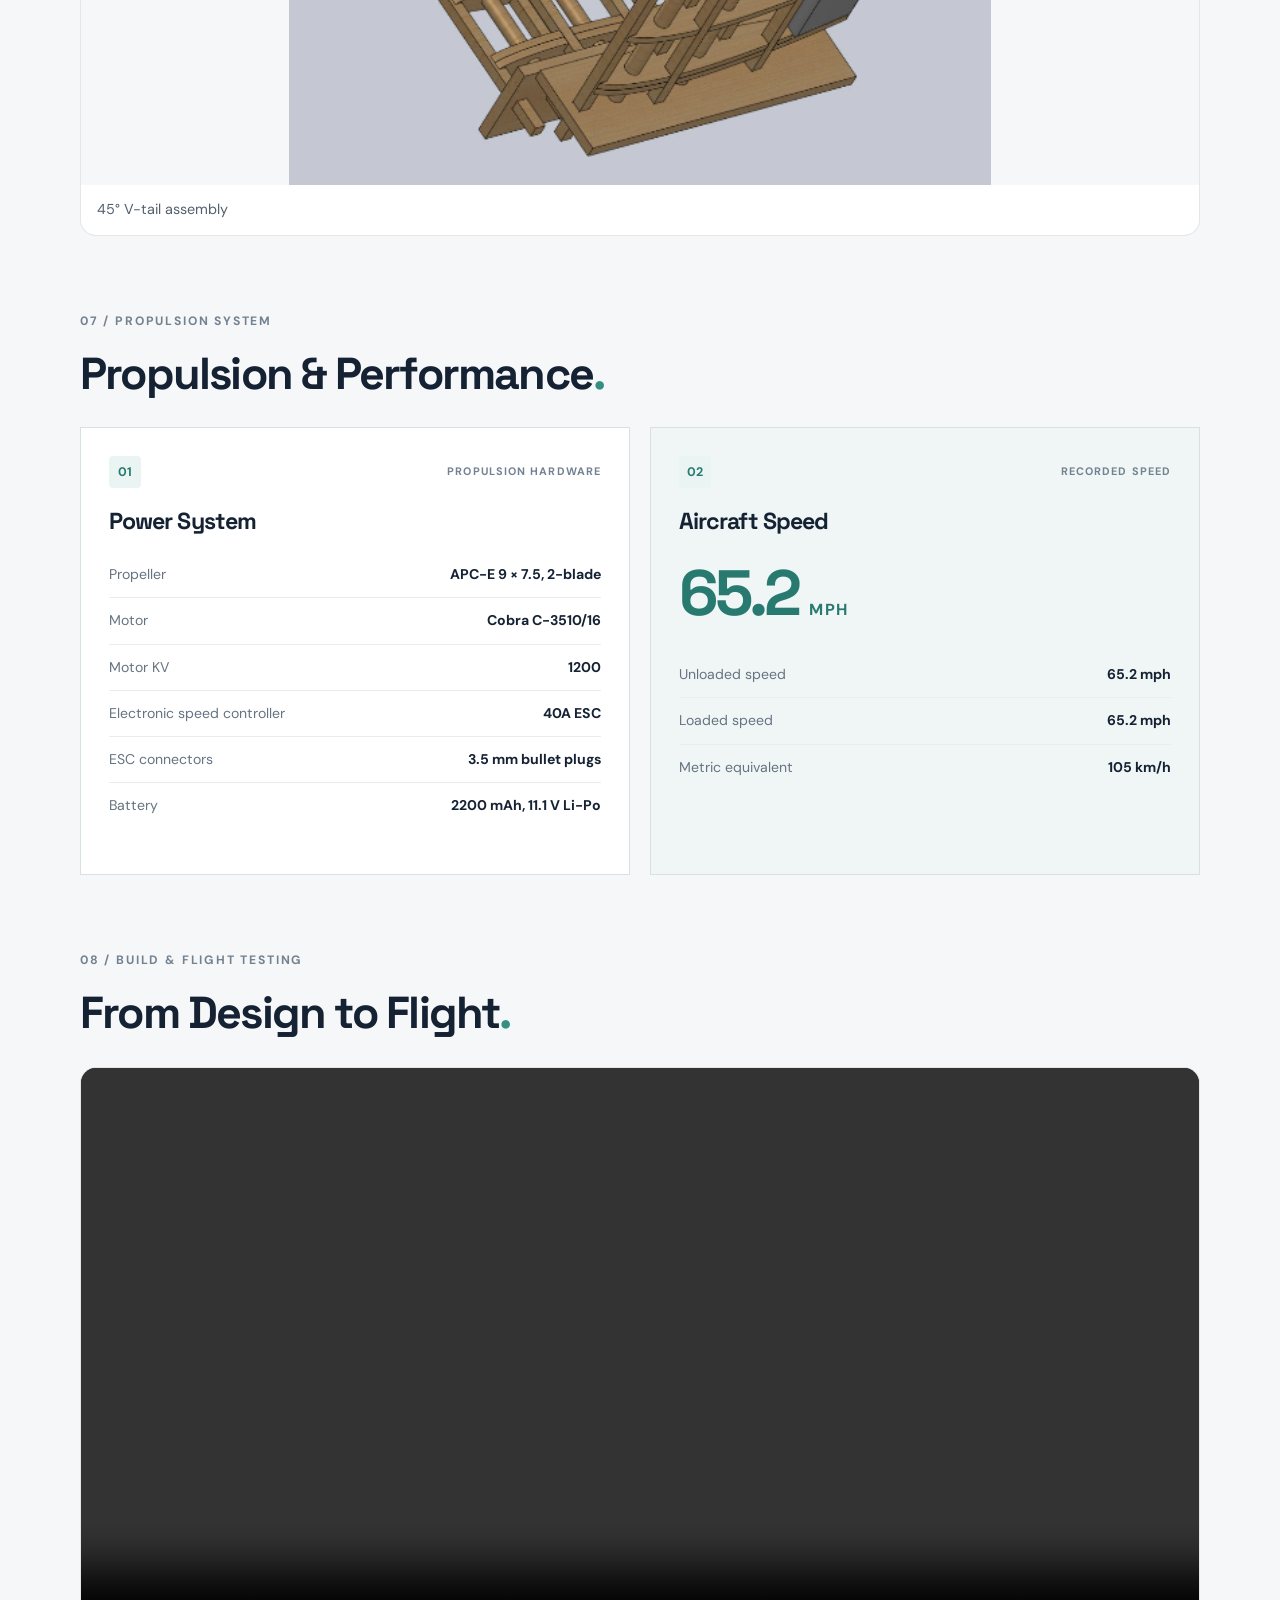
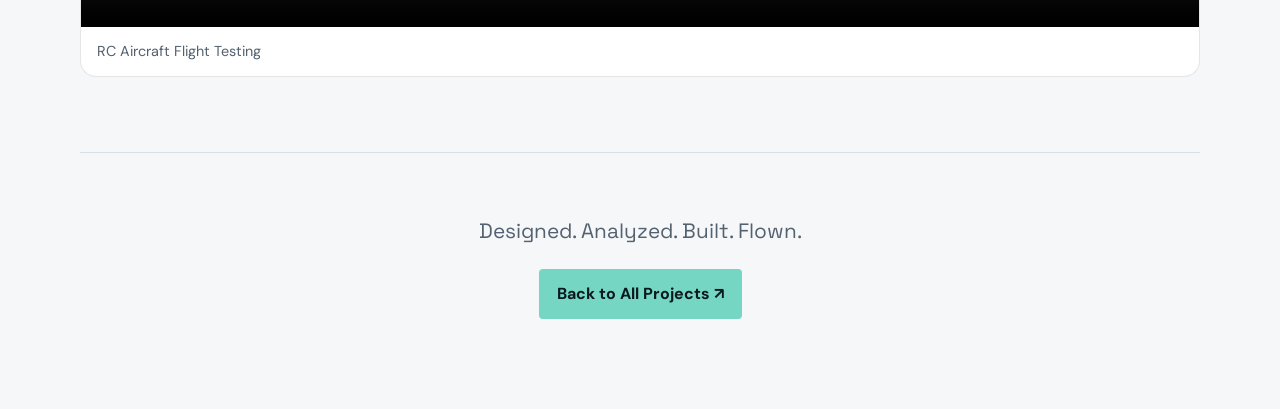
==== commit f3bba9a6: "Update print statement from 'Hello' to 'Goodbye'" ====
--- a/project-aviation-design.html
+++ b/project-aviation-design.html
@@ -588,7 +588,7 @@
     style="display: block; width: 100%; max-height: 680px; background: #0a111b;"
   >
     <source
-      src="assets/plane-fly.mp4"
+      src="assets/PlaneFly.mp4"
       type="video/mp4"
     >
 
@@ -617,4 +617,4 @@
 </main>
 
 </body>
-</html>+</html>
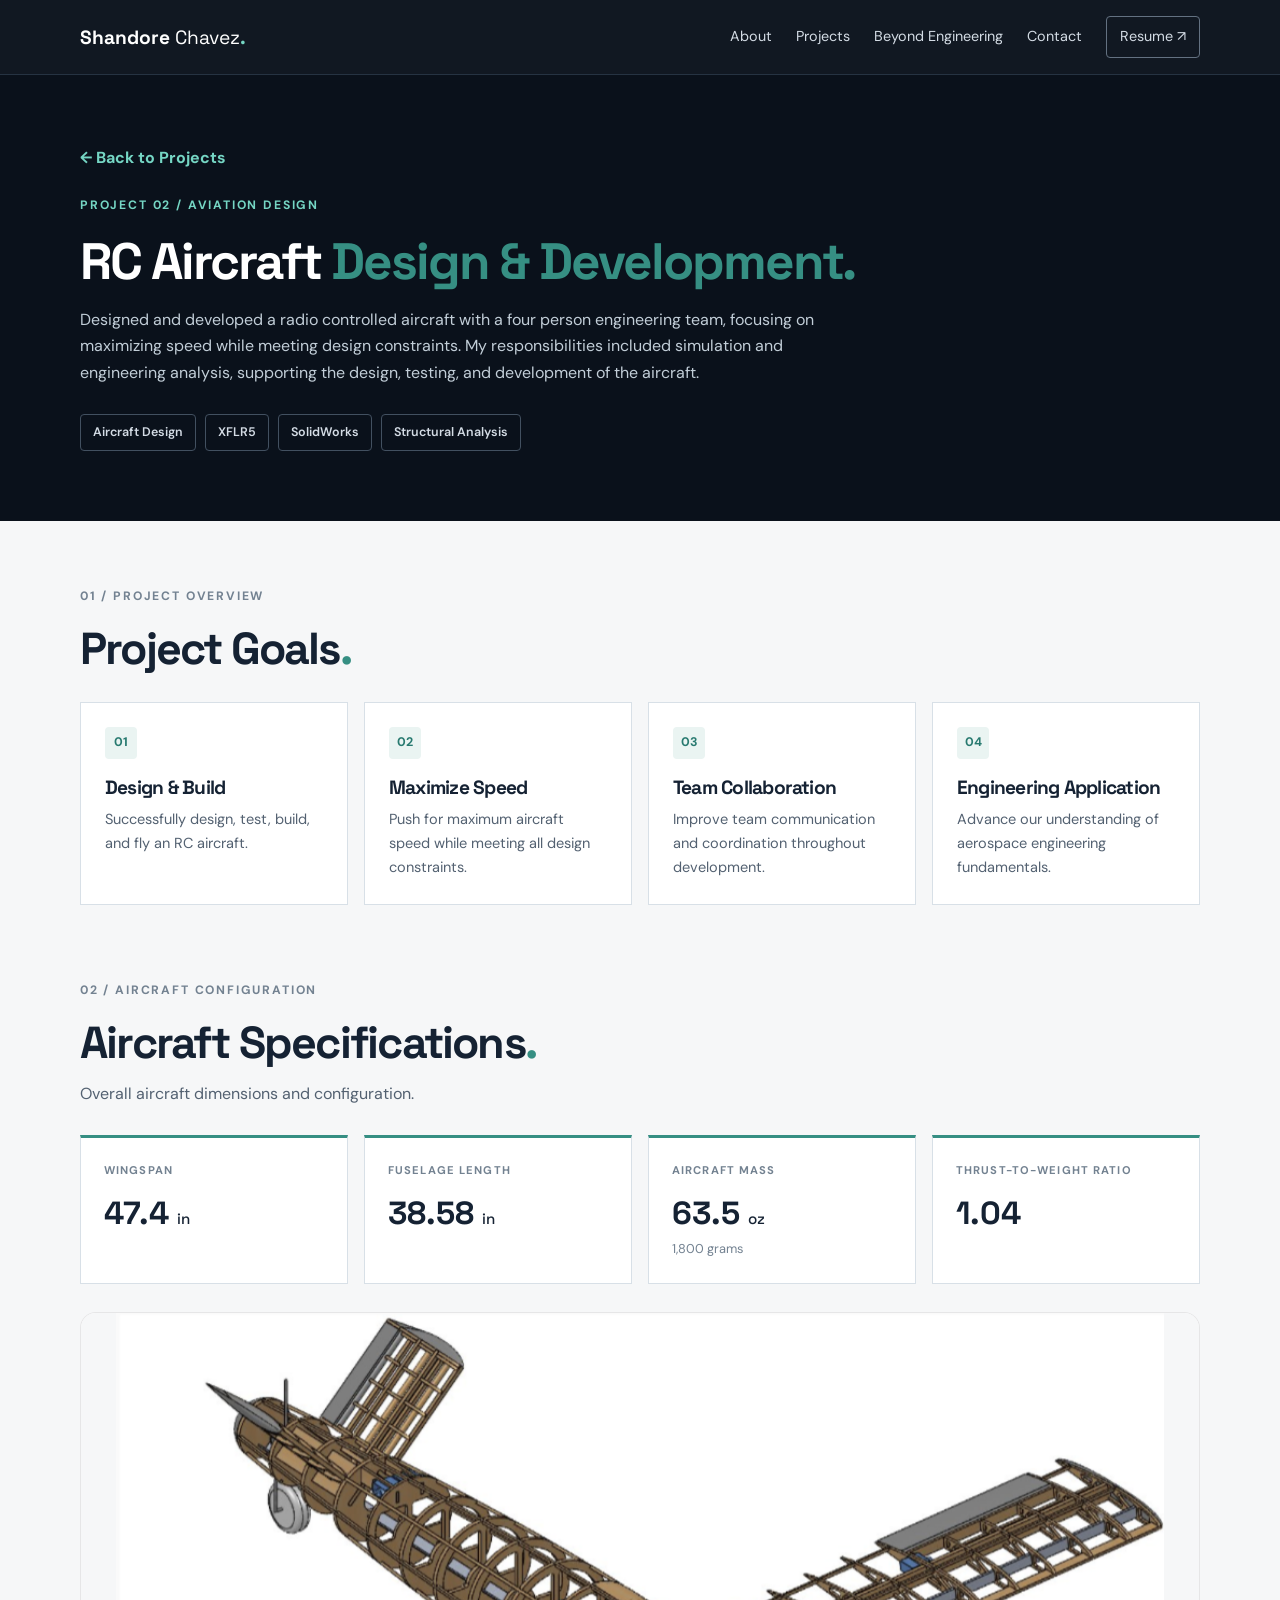
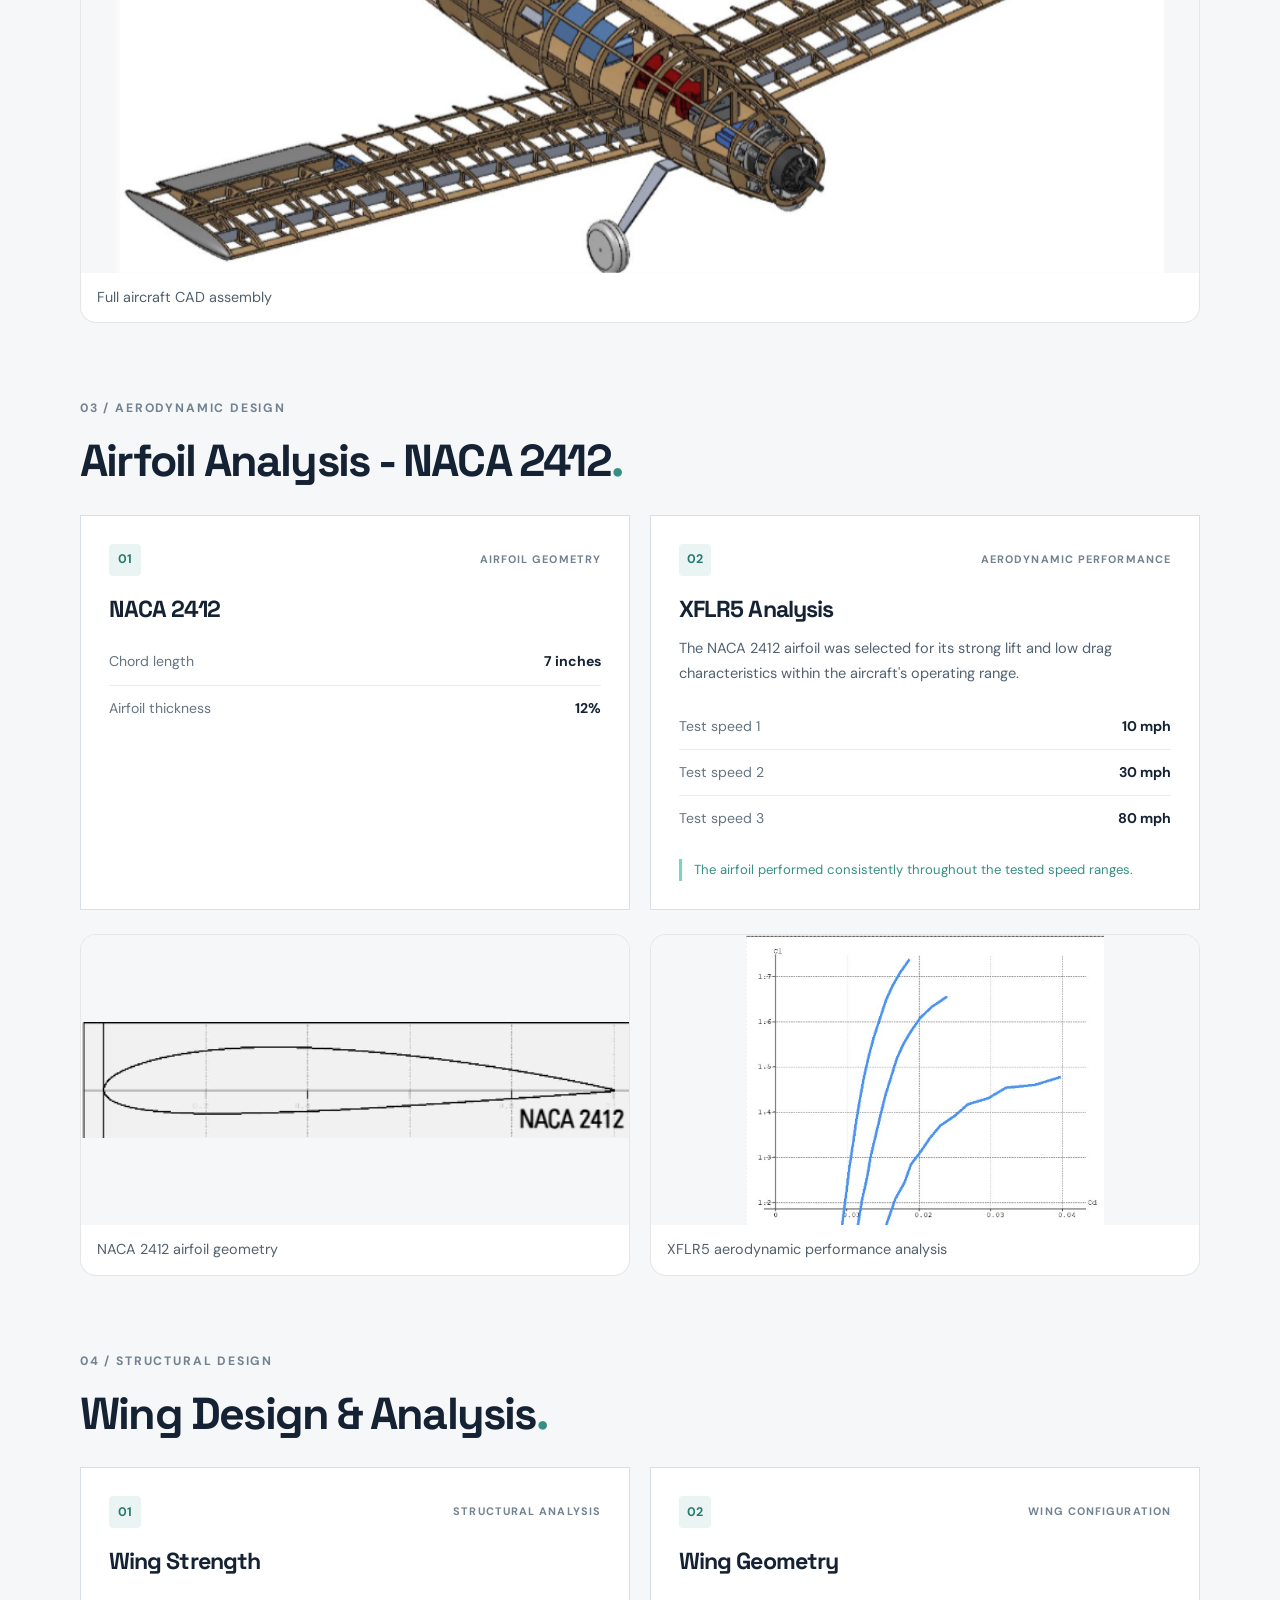
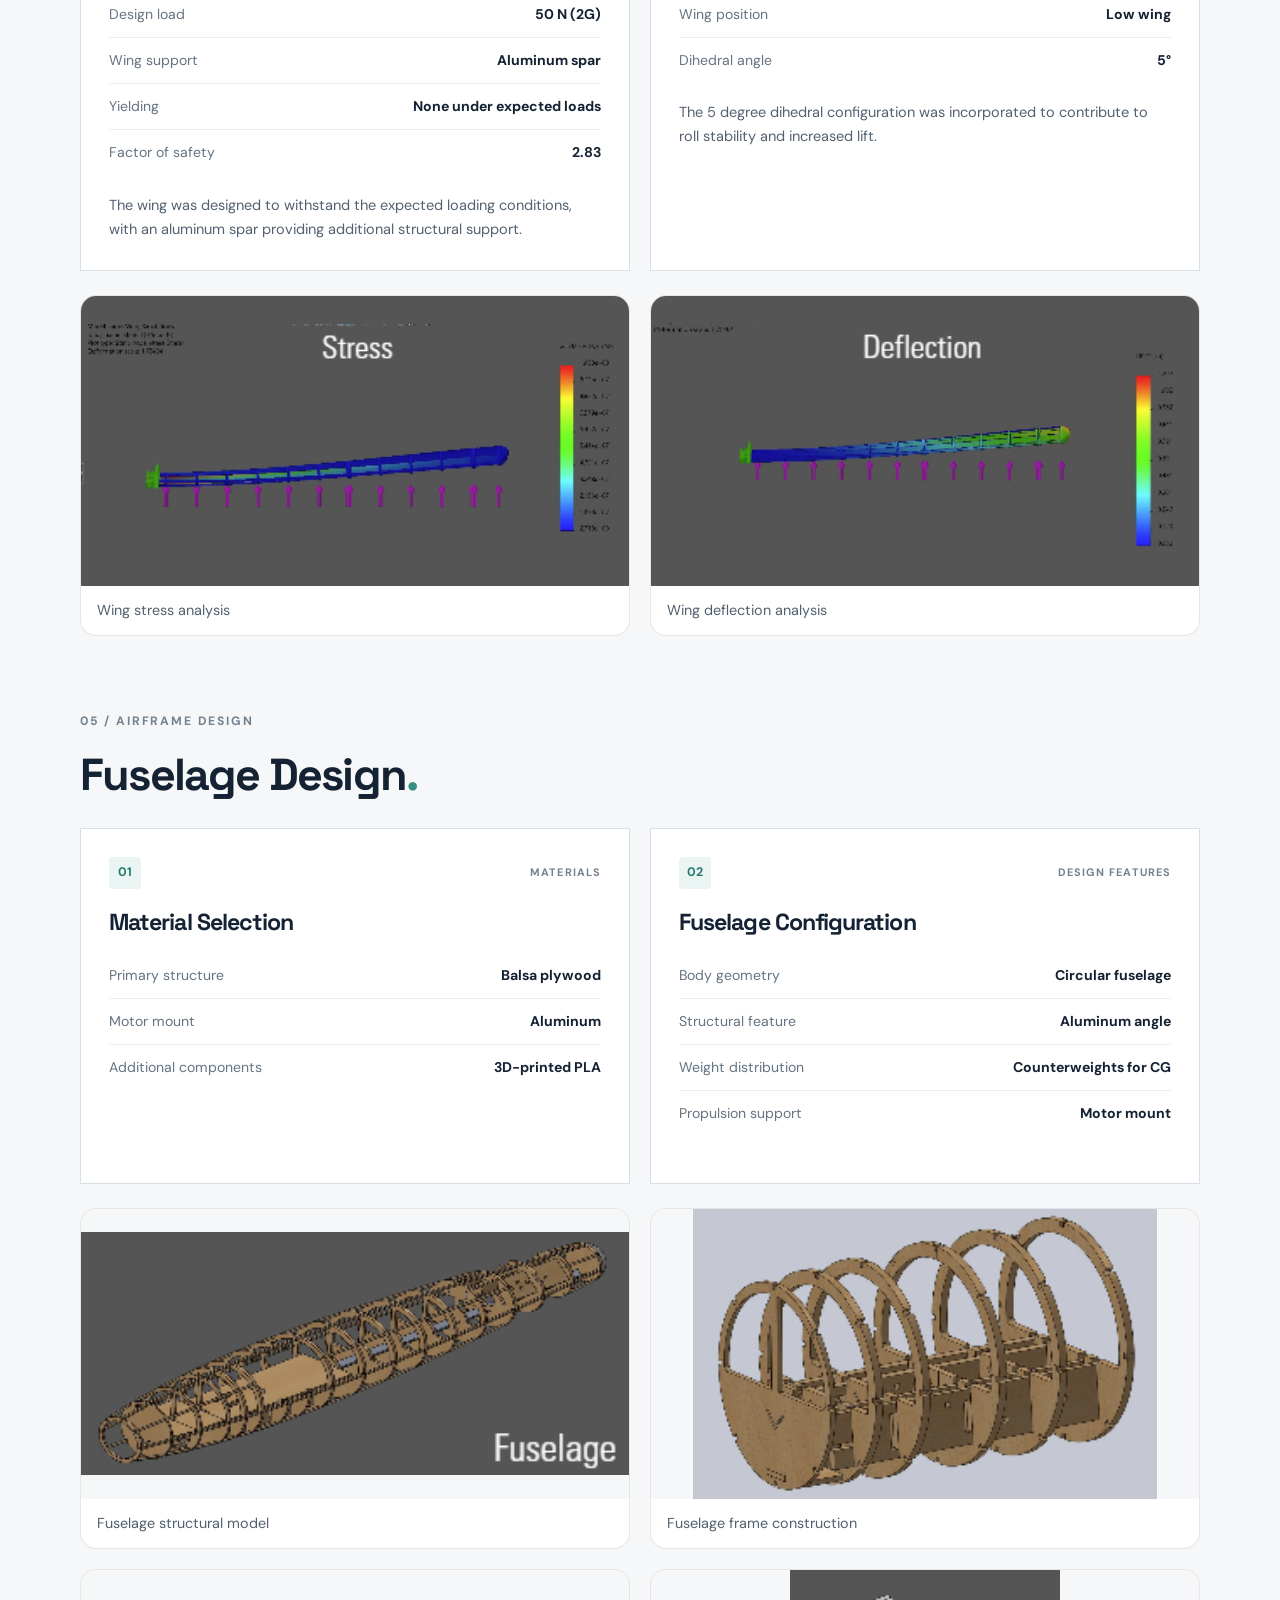
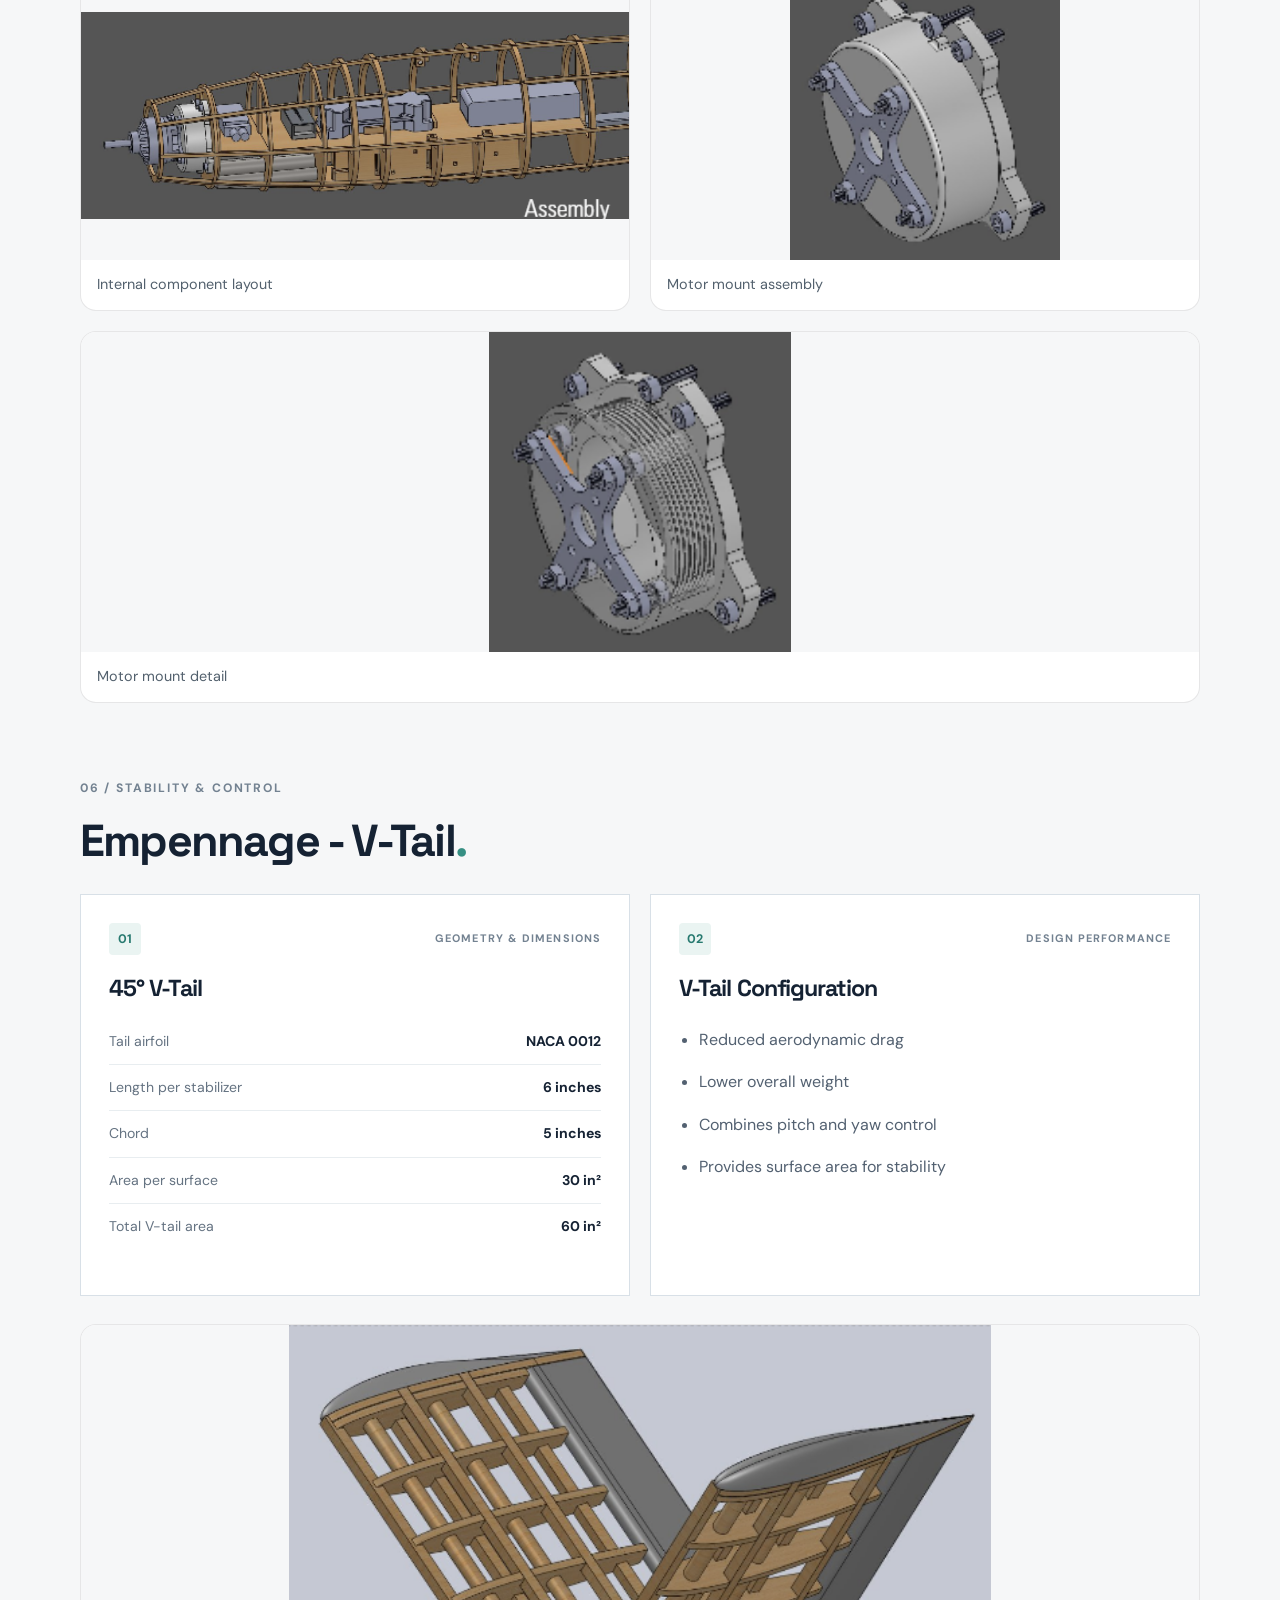
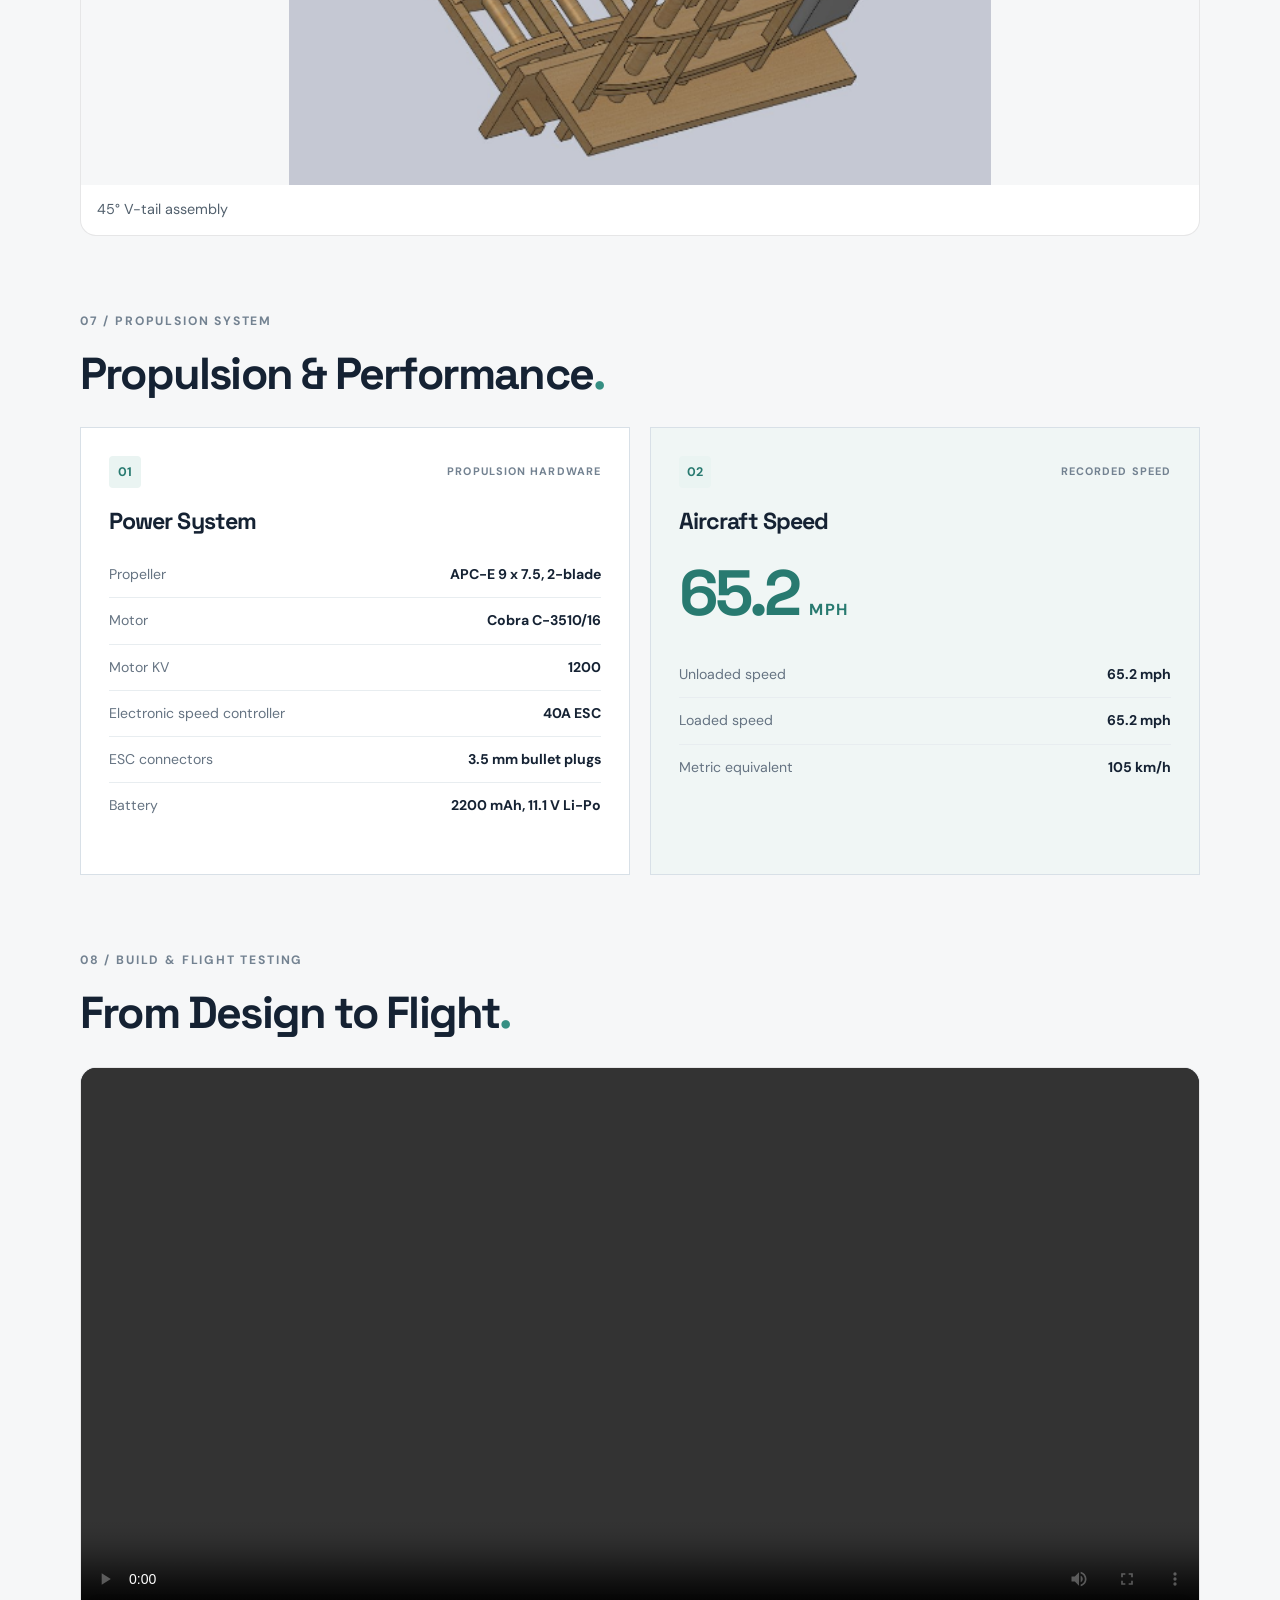
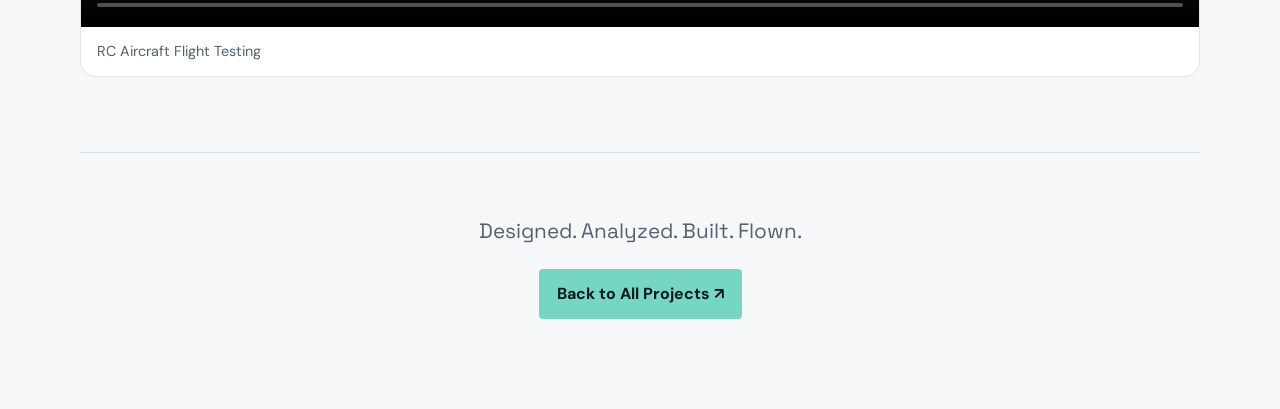
==== commit 5fb1672d: "Update project-aviation-design.html" ====
--- a/project-aviation-design.html
+++ b/project-aviation-design.html
@@ -537,7 +537,7 @@
           <h3>Power System</h3>
 
           <ul class="aviation-data-list">
-            <li><span>Propeller</span><strong>APC-E 9 × 7.5, 2-blade</strong></li>
+            <li><span>Propeller</span><strong>APC-E 9 x 7.5, 2-blade</strong></li>
             <li><span>Motor</span><strong>Cobra C-3510/16</strong></li>
             <li><span>Motor KV</span><strong>1200</strong></li>
             <li><span>Electronic speed controller</span><strong>40A ESC</strong></li>
